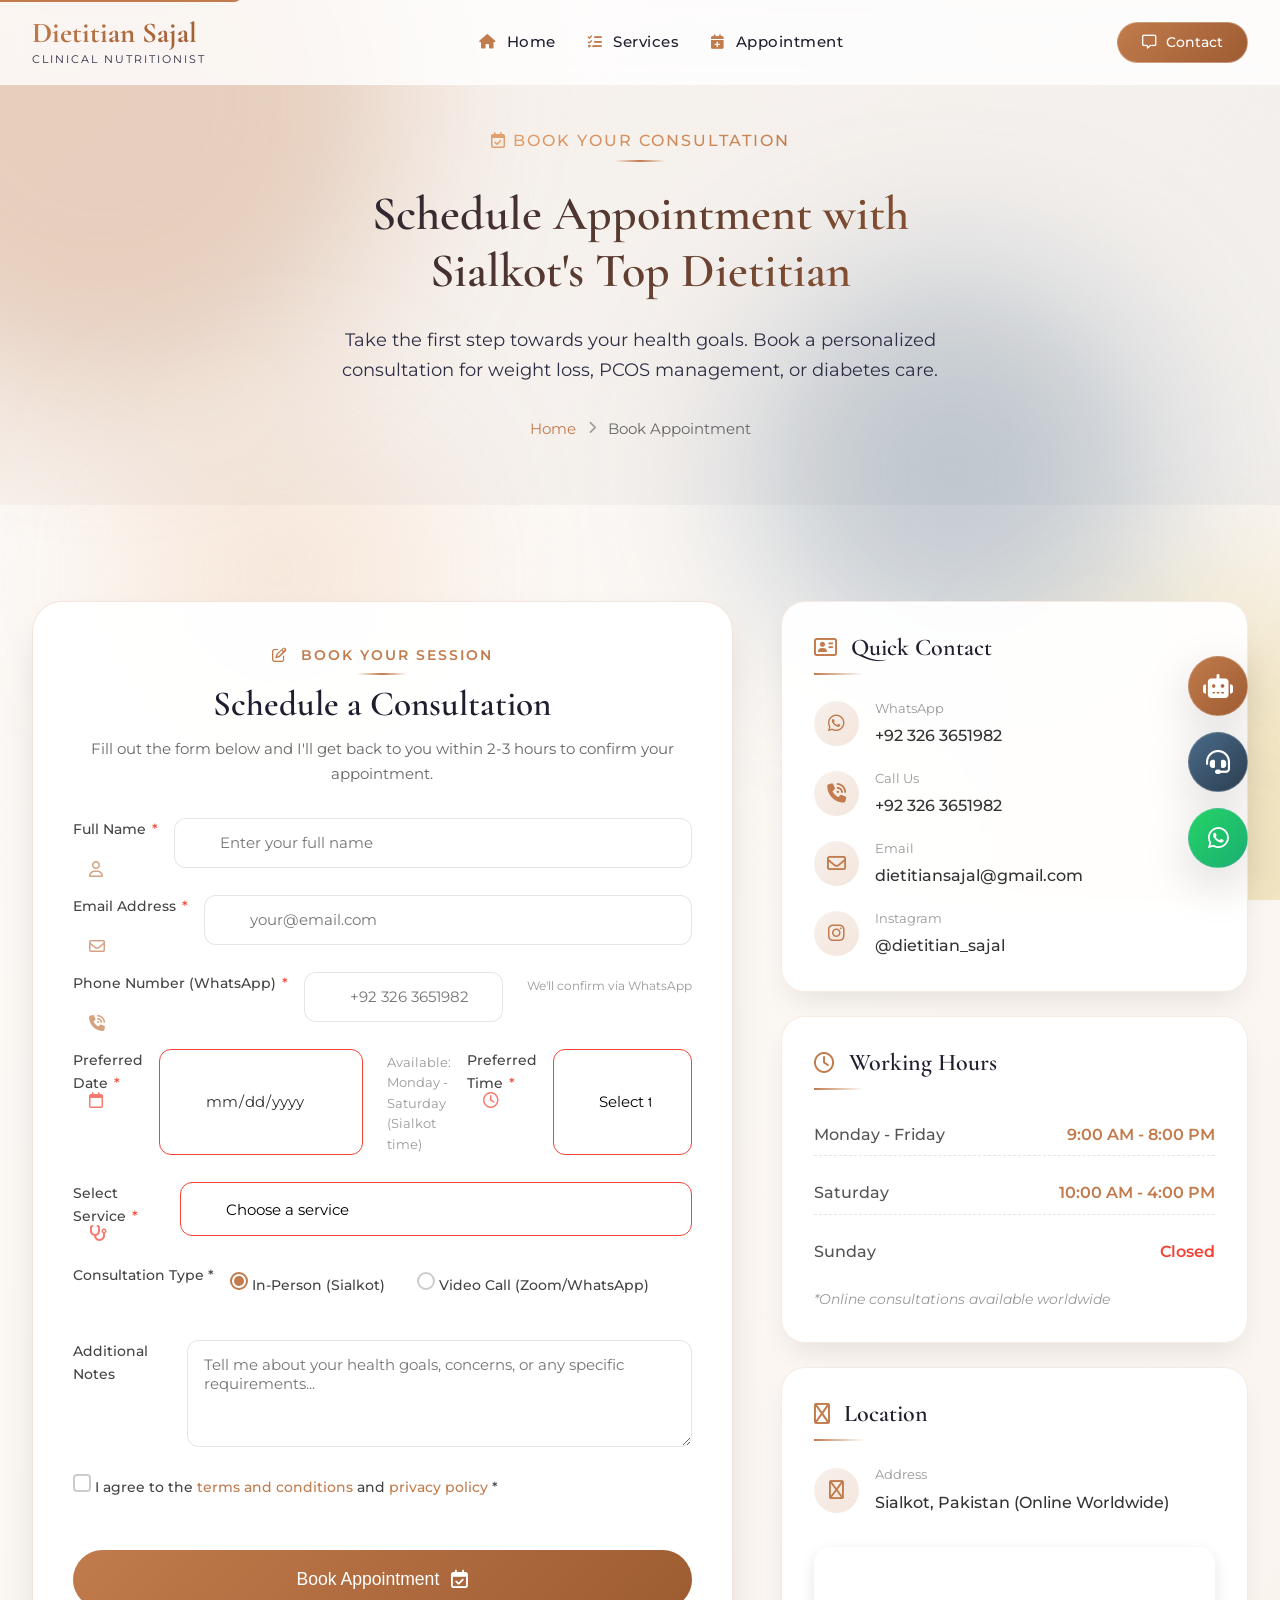
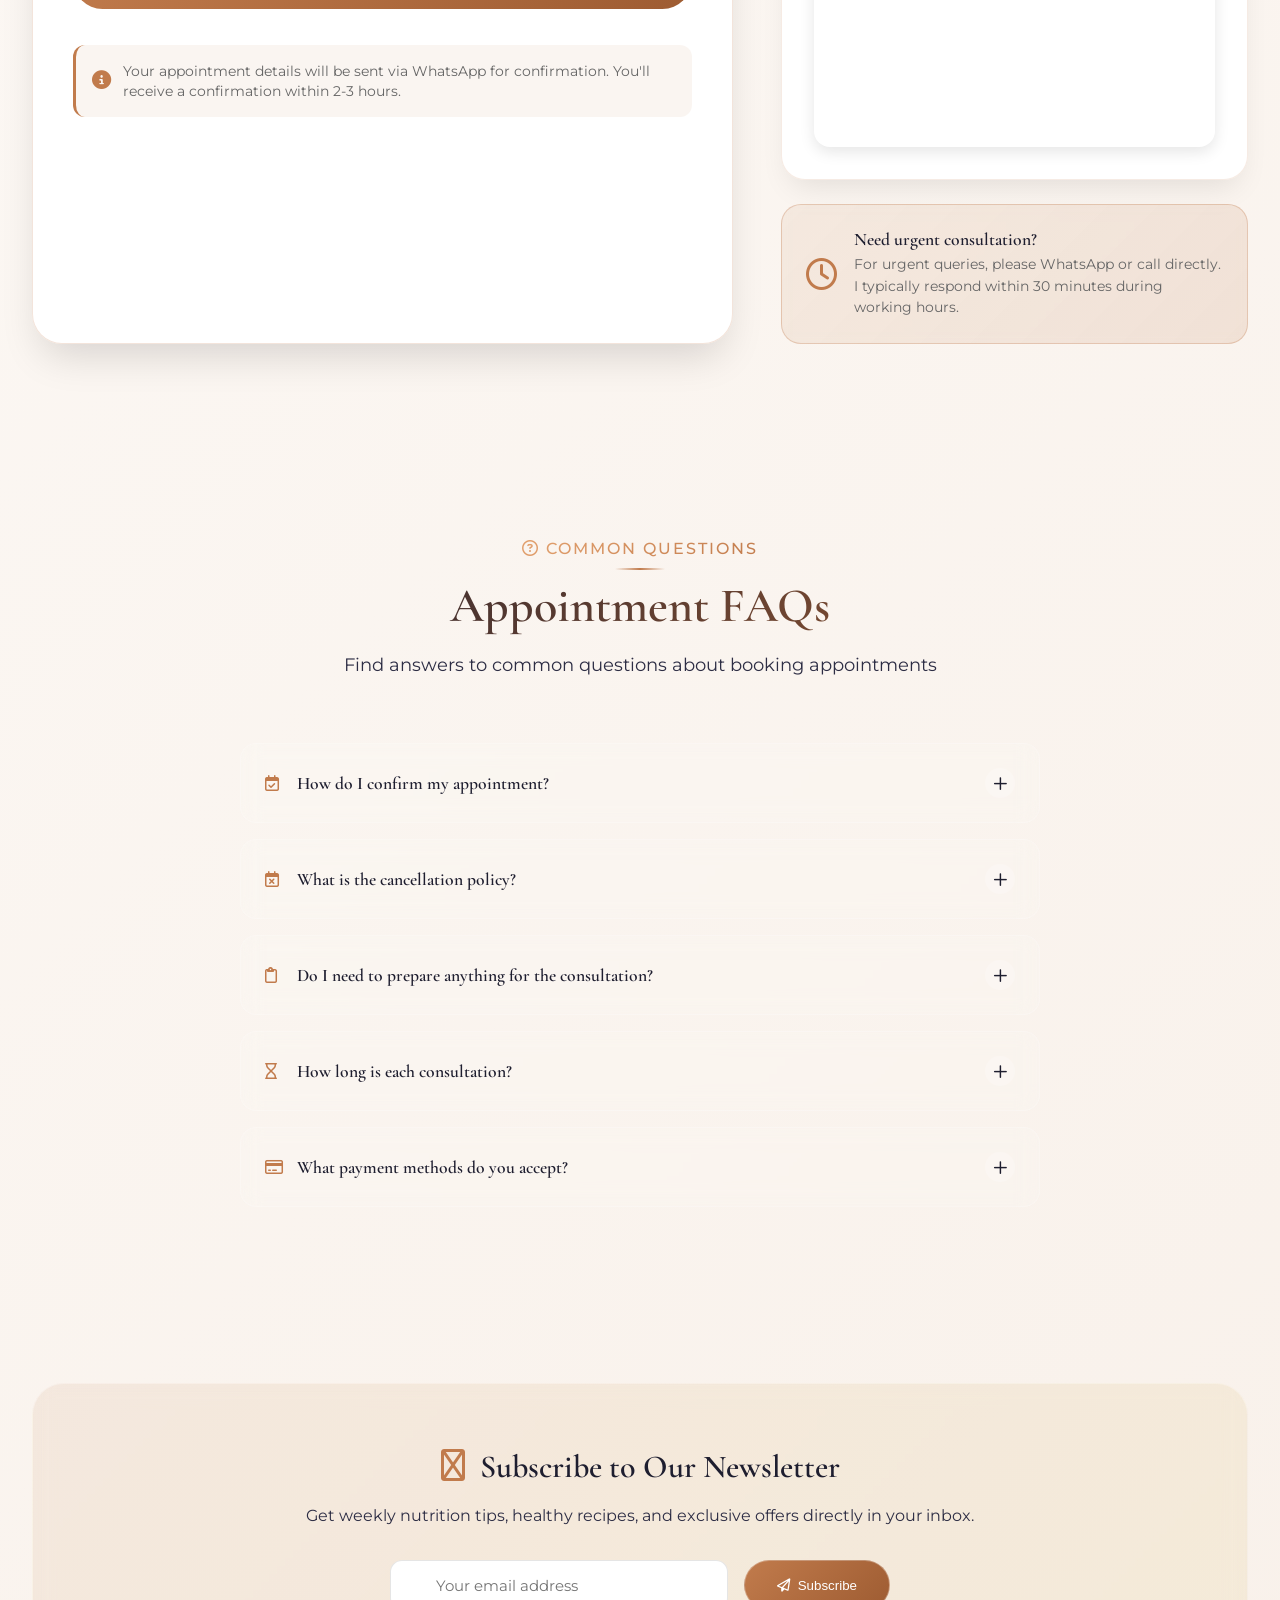
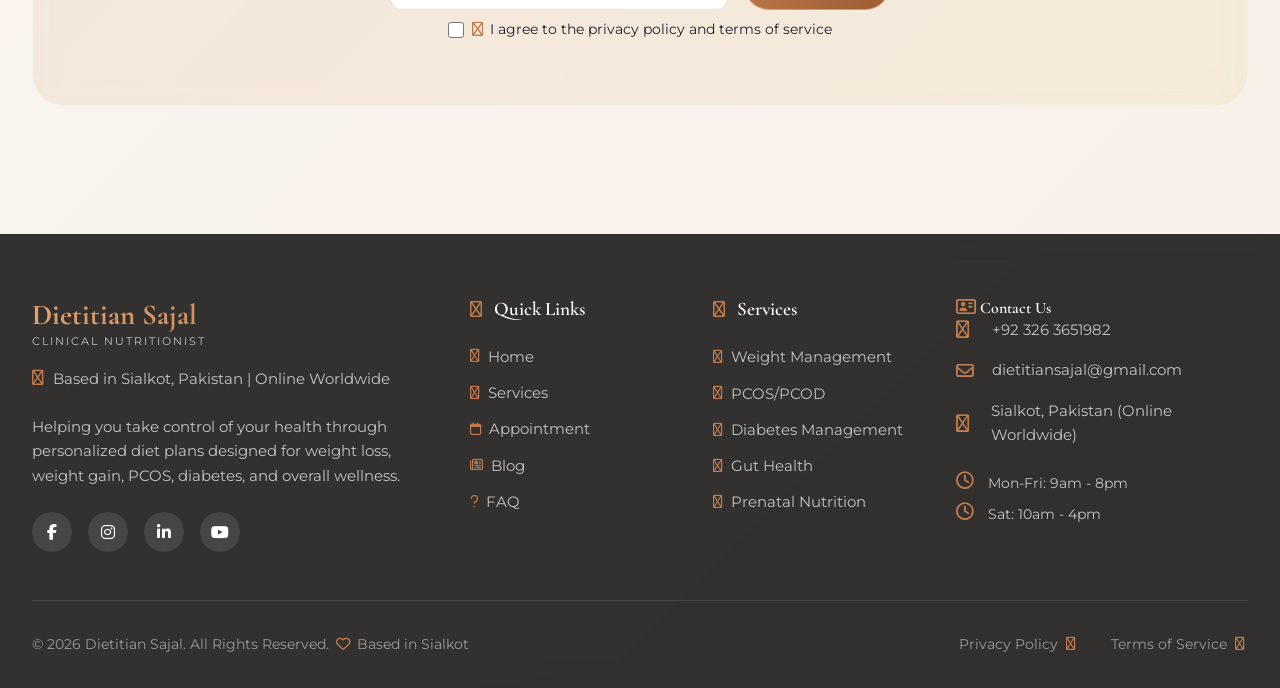
==== appointment.html @ c1fb3bb5 "Add files via upload" ====
<!DOCTYPE html>
<html lang="en">
<head>
    <meta charset="UTF-8">
    <meta name="viewport" content="width=device-width, initial-scale=1.0">
    
    <!-- ********** PRIMARY META TAGS (Updated for Dietitian Sajal - Sialkot) ********** -->
    <title>Book Appointment with Dietitian in Sialkot | Dietitian Sajal - Nutritionist Consultation</title>
    <meta name="description" content="Book your appointment with Dietitian Sajal, leading dietitian in Sialkot. Online & in-person consultations for weight loss, PCOS, diabetes. Get personalized diet plans today!">
    <meta name="keywords" content="book appointment dietitian Sialkot, nutritionist consultation Sialkot, dietitian appointment online, PCOS specialist appointment, weight loss consultation, diabetes dietitian Sialkot, Dietitian Sajal">
    <meta name="author" content="Dietitian Sajal">
    <meta name="robots" content="index, follow">
    <link rel="canonical" href="https://ahwm2n1.github.io/Dn-Maryam/appointment.html">
    
    <!-- ********** FAVICON ********** -->
    <link rel="apple-touch-icon" sizes="180x180" href="/favicon/apple-touch-icon.png">
    <link rel="icon" type="image/png" sizes="32x32" href="/favicon/favicon-32x32.png">
    <link rel="icon" type="image/png" sizes="16x16" href="/favicon/favicon-16x16.png">
    <link rel="manifest" href="/site.webmanifest">

    <!-- ********** OPEN GRAPH TAGS (Facebook/LinkedIn) ********** -->
    <meta property="og:title" content="Book Appointment with Best Dietitian in Sialkot | Dietitian Sajal">
    <meta property="og:description" content="Schedule your consultation with Dietitian Sajal for personalized diet plans. Specialized in PCOS, weight loss & diabetes management. Book online now!">
    <meta property="og:url" content="https://ahwm2n1.github.io/Dn-Maryam/appointment.html">
    <meta property="og:site_name" content="Dietitian Sajal">
    <meta property="og:type" content="website">
    <meta property="og:image" content="https://ahwm2n1.github.io/Dn-Maryam/images/appointment-og-image.jpg">
    <meta property="og:image:width" content="1200">
    <meta property="og:image:height" content="630">
    <meta property="og:locale" content="en_PK">

    <!-- ********** TWITTER CARD TAGS ********** -->
    <meta name="twitter:card" content="summary_large_image">
    <meta name="twitter:title" content="Book Appointment with Dietitian in Sialkot | Dietitian Sajal">
    <meta name="twitter:description" content="Expert nutritionist consultations in Sialkot. Book your appointment for personalized diet plans and wellness coaching.">
    <meta name="twitter:image" content="https://ahwm2n1.github.io/Dn-Maryam/images/appointment-twitter-image.jpg">

    <!-- Fonts & Icons (Font Awesome 6) -->
    <link rel="preconnect" href="https://fonts.googleapis.com">
    <link rel="preconnect" href="https://fonts.gstatic.com" crossorigin>
    <link href="https://fonts.googleapis.com/css2?family=Cormorant+Garamond:wght@400;500;600;700&family=Montserrat:wght@300;400;500;600;700&display=swap" rel="stylesheet">
    <link rel="stylesheet" href="https://cdnjs.cloudflare.com/ajax/libs/font-awesome/6.4.0/css/all.min.css">
    
    <!-- AOS Animation -->
    <link href="https://unpkg.com/aos@2.3.1/dist/aos.css" rel="stylesheet">
    
    <!-- Custom CSS -->
    <link rel="stylesheet" href="css/style.css">
    <link rel="stylesheet" href="css/appointment.css">
</head>
<body>
    <a href="#appointment" class="skip-to-content">Skip to appointment form</a>

    <!-- ====================== ANIMATED BACKGROUND ====================== -->
    <div class="animated-bg">
        <div class="gradient-orb orb-1"></div>
        <div class="gradient-orb orb-2"></div>
        <div class="gradient-orb orb-3"></div>
        <div class="gradient-orb orb-4"></div>
        <div class="noise-overlay"></div>
    </div>

    <!-- ====================== FLOATING ACTION BUTTONS ====================== -->
    <div class="fab-container">
        <div class="fab ai-chat-btn" id="aiChatBtn">
            <i class="fa-solid fa-robot"></i>
            <span class="fab-tooltip">Ask AI Assistant</span>
        </div>
        <div class="fab quick-contact-btn" id="quickContactBtn">
            <i class="fa-solid fa-headset"></i>
            <span class="fab-tooltip">Quick Contact</span>
        </div>
        <a href="https://wa.me/923263651982" class="fab whatsapp-fab" target="_blank">
            <i class="fa-brands fa-whatsapp"></i>
            <span class="fab-tooltip">WhatsApp</span>
            <span class="pulse-ring"></span>
        </a>
    </div>

    <!-- ====================== AI CHAT MODAL ====================== -->
    <div class="ai-modal" id="aiModal">
        <div class="ai-modal-content">
            <div class="ai-modal-header">
                <div class="ai-avatar">
                    <i class="fa-solid fa-robot"></i>
                </div>
                <div class="ai-title">
                    <h3>Nutrition AI Assistant</h3>
                    <p>Ask me anything about nutrition</p>
                </div>
                <button class="ai-close-btn" id="aiCloseBtn"><i class="fa-solid fa-xmark"></i></button>
            </div>
            <div class="ai-chat-body" id="aiChatBody">
                <div class="ai-message bot-message">
                    <div class="message-content">
                        <p>👋 Hello! I'm Sajal's AI assistant. I can help you with nutrition questions, diet plans, or booking information. What would you like to know?</p>
                    </div>
                    <span class="message-time">Just now</span>
                </div>
            </div>
            <div class="ai-chat-footer">
                <input type="text" id="aiUserInput" placeholder="Type your question..." autocomplete="off">
                <button id="aiSendBtn"><i class="fa-regular fa-paper-plane"></i></button>
            </div>
            <div class="ai-suggestions">
                <button class="suggestion-chip"><i class="fa-solid fa-female"></i> PCOS diet tips</button>
                <button class="suggestion-chip"><i class="fa-solid fa-weight-scale"></i> Weight loss plan</button>
                <button class="suggestion-chip"><i class="fa-solid fa-calendar-check"></i> Book appointment</button>
                <button class="suggestion-chip"><i class="fa-solid fa-droplet"></i> Diabetes management</button>
            </div>
        </div>
    </div>

    <!-- ====================== QUICK CONTACT MODAL (Updated) ====================== -->
    <div class="quick-contact-modal" id="quickContactModal">
        <div class="quick-contact-content">
            <div class="quick-contact-header">
                <h3>Quick Contact</h3>
                <button class="quick-close-btn" id="quickCloseBtn"><i class="fa-solid fa-xmark"></i></button>
            </div>
            <div class="quick-contact-body">
                <p>Get in touch instantly through any of these channels:</p>
                <div class="quick-contact-options">
                    <a href="https://wa.me/923263651982" class="quick-option whatsapp-option" target="_blank">
                        <i class="fa-brands fa-whatsapp"></i>
                        <span>WhatsApp</span>
                    </a>
                    <a href="tel:+923263651982" class="quick-option phone-option">
                        <i class="fa-solid fa-phone-volume"></i>
                        <span>Call Now</span>
                    </a>
                    <a href="mailto:dietitiansajal@gmail.com" class="quick-option email-option">
                        <i class="fa-regular fa-envelope"></i>
                        <span>Email</span>
                    </a>
                    <a href="https://www.instagram.com/dietitian_sajal" class="quick-option instagram-option" target="_blank">
                        <i class="fa-brands fa-instagram"></i>
                        <span>Instagram DM</span>
                    </a>
                </div>
            </div>
        </div>
    </div>

    <!-- ====================== NAVIGATION ====================== -->
    <nav class="navbar" id="navbar">
        <div class="nav-container">
            <div class="logo" data-aos="fade-right" data-aos-duration="1000">
                <a href="index.html">
                    <span class="logo-text">Dietitian Sajal</span>
                    <span class="logo-sub">Clinical Nutritionist</span>
                </a>
            </div>
            
            <div class="nav-menu" id="navMenu">
                <ul>
                    <li data-aos="fade-down" data-aos-delay="100"><a href="index.html"><i class="fa-solid fa-house"></i> Home</a></li>
                    <li data-aos="fade-down" data-aos-delay="200"><a href="services.html"><i class="fa-solid fa-list-check"></i> Services</a></li>
                    <li data-aos="fade-down" data-aos-delay="300"><a href="appointment.html" class="active"><i class="fa-solid fa-calendar-plus"></i> Appointment</a></li>
                </ul>
            </div>
            
            <div class="nav-right">
                <a href="#contact" class="nav-contact-btn"><i class="fa-regular fa-message"></i> Contact</a>
                <div class="nav-toggle" id="navToggle">
                    <span></span>
                    <span></span>
                    <span></span>
                </div>
            </div>
        </div>
    </nav>

    <!-- ====================== PAGE HEADER ====================== -->
    <section class="page-header">
        <div class="container">
            <div class="page-header-content" data-aos="fade-up">
                <span class="section-subtitle"><i class="fa-regular fa-calendar-check"></i> Book Your Consultation</span>
                <h1>Schedule Appointment with Sialkot's Top Dietitian</h1>
                <p class="header-description">Take the first step towards your health goals. Book a personalized consultation for weight loss, PCOS management, or diabetes care.</p>
                <div class="breadcrumb">
                    <a href="index.html">Home</a>
                    <i class="fa-solid fa-chevron-right"></i>
                    <span>Book Appointment</span>
                </div>
            </div>
        </div>
    </section>

    <!-- ====================== APPOINTMENT SECTION ====================== -->
    <section class="appointment-section" id="appointment">
        <div class="container">
            <div class="appointment-wrapper">
                <!-- Left Column - Appointment Form -->
                <div class="appointment-form-container" data-aos="fade-right" data-aos-duration="1000">
                    <div class="form-header">
                        <span class="form-subtitle"><i class="fa-regular fa-pen-to-square"></i> Book Your Session</span>
                        <h2>Schedule a Consultation</h2>
                        <p>Fill out the form below and I'll get back to you within 2-3 hours to confirm your appointment.</p>
                    </div>

                    <form class="appointment-form" id="appointmentForm" aria-label="Appointment booking form">
                        <!-- Personal Information -->
                        <div class="form-row">
                            <div class="form-group">
                                <label for="fullName">Full Name <span class="required-star">*</span></label>
                                <input type="text" id="fullName" name="fullName" placeholder="Enter your full name" required 
                                       aria-required="true" autocomplete="name">
                                <i class="fa-regular fa-user input-icon" aria-hidden="true"></i>
                            </div>
                        </div>
                        
                        <div class="form-row">
                            <div class="form-group">
                                <label for="email">Email Address <span class="required-star">*</span></label>
                                <input type="email" id="email" name="email" placeholder="your@email.com" required 
                                       aria-required="true" autocomplete="email">
                                <i class="fa-regular fa-envelope input-icon" aria-hidden="true"></i>
                            </div>
                        </div>
                        
                        <div class="form-row">
                            <div class="form-group">
                                <label for="phone">Phone Number (WhatsApp) <span class="required-star">*</span></label>
                                <input type="tel" id="phone" name="phone" placeholder="+92 326 3651982" required 
                                       aria-required="true" autocomplete="tel">
                                <i class="fa-solid fa-phone-volume input-icon" aria-hidden="true"></i>
                                <small class="input-hint">We'll confirm via WhatsApp</small>
                            </div>
                        </div>
                        
                        <!-- Appointment Details -->
                        <div class="form-row double">
                            <div class="form-group">
                                <label for="appointmentDate">Preferred Date <span class="required-star">*</span></label>
                                <input type="date" id="appointmentDate" name="appointmentDate" required min="">
                                <i class="fa-regular fa-calendar input-icon" aria-hidden="true"></i>
                            </div>
                            
                            <div class="form-group">
                                <label for="appointmentTime">Preferred Time <span class="required-star">*</span></label>
                                <select id="appointmentTime" name="appointmentTime" required aria-required="true">
                                    <option value="" disabled selected>Select time slot</option>
                                    <option value="09:00 AM">09:00 AM</option>
                                    <option value="10:00 AM">10:00 AM</option>
                                    <option value="11:00 AM">11:00 AM</option>
                                    <option value="12:00 PM">12:00 PM</option>
                                    <option value="02:00 PM">02:00 PM</option>
                                    <option value="03:00 PM">03:00 PM</option>
                                    <option value="04:00 PM">04:00 PM</option>
                                    <option value="05:00 PM">05:00 PM</option>
                                    <option value="06:00 PM">06:00 PM</option>
                                </select>
                                <i class="fa-regular fa-clock input-icon" aria-hidden="true"></i>
                            </div>
                        </div>
                        
                        <!-- Service Selection -->
                        <div class="form-row">
                            <div class="form-group">
                                <label for="service">Select Service <span class="required-star">*</span></label>
                                <select id="service" name="service" required aria-required="true">
                                    <option value="" disabled selected>Choose a service</option>
                                    <option value="Weight Management">Weight Management Consultation</option>
                                    <option value="PCOS/PCOD Management">PCOS/PCOD Management</option>
                                    <option value="Diabetes Management">Diabetes Management</option>
                                    <option value="Heart Health">Heart Health</option>
                                    <option value="Prenatal Nutrition">Prenatal Nutrition</option>
                                    <option value="Gut Health">Gut Health</option>
                                    <option value="General Consultation">General Consultation</option>
                                </select>
                                <i class="fa-solid fa-stethoscope input-icon" aria-hidden="true"></i>
                            </div>
                        </div>
                        
                        <!-- Consultation Type -->
                        <div class="form-row">
                            <div class="form-group">
                                <label>Consultation Type *</label>
                                <div class="radio-group">
                                    <label class="radio-label">
                                        <input type="radio" name="consultationType" value="in-person" checked>
                                        <span class="radio-custom"></span>
                                        In-Person (Sialkot)
                                    </label>
                                    <label class="radio-label">
                                        <input type="radio" name="consultationType" value="video">
                                        <span class="radio-custom"></span>
                                        Video Call (Zoom/WhatsApp)
                                    </label>
                                </div>
                            </div>
                        </div>
                        
                        <!-- Additional Notes -->
                        <div class="form-row">
                            <div class="form-group">
                                <label for="notes">Additional Notes</label>
                                <textarea id="notes" name="notes" rows="4" placeholder="Tell me about your health goals, concerns, or any specific requirements..."></textarea>
                            </div>
                        </div>
                        
                        <!-- Terms and Conditions -->
                        <div class="form-row">
                            <div class="form-group">
                                <label class="checkbox-label">
                                    <input type="checkbox" id="terms" name="terms" required>
                                    <span class="checkbox-custom"></span>
                                    I agree to the <a href="#">terms and conditions</a> and <a href="#">privacy policy</a> *
                                </label>
                            </div>
                        </div>
                        
                        <!-- Submit Button -->
                        <div class="form-row">
                            <button type="submit" class="btn btn-primary submit-btn" id="submitAppointment">
                                <span>Book Appointment</span>
                                <i class="fa-regular fa-calendar-check"></i>
                            </button>
                        </div>
                        
                        <div class="form-notice">
                            <i class="fa-solid fa-circle-info"></i>
                            <p>Your appointment details will be sent via WhatsApp for confirmation. You'll receive a confirmation within 2-3 hours.</p>
                        </div>
                    </form>
                </div>
                
                <!-- Right Column - Contact Info & Details (Updated for Sajal/Sialkot) -->
                <div class="appointment-info" data-aos="fade-left" data-aos-duration="1000">
                    <!-- Quick Contact Card -->
                    <div class="info-card">
                        <h3><i class="fa-regular fa-address-card"></i> Quick Contact</h3>
                        <div class="info-list">
                            <div class="info-item">
                                <div class="info-icon">
                                    <i class="fa-brands fa-whatsapp"></i>
                                </div>
                                <div class="info-content">
                                    <span class="info-label">WhatsApp</span>
                                    <a href="https://wa.me/923263651982" class="info-value">+92 326 3651982</a>
                                </div>
                            </div>
                            
                            <div class="info-item">
                                <div class="info-icon">
                                    <i class="fa-solid fa-phone-volume"></i>
                                </div>
                                <div class="info-content">
                                    <span class="info-label">Call Us</span>
                                    <a href="tel:+923263651982" class="info-value">+92 326 3651982</a>
                                </div>
                            </div>
                            
                            <div class="info-item">
                                <div class="info-icon">
                                    <i class="fa-regular fa-envelope"></i>
                                </div>
                                <div class="info-content">
                                    <span class="info-label">Email</span>
                                    <a href="mailto:dietitiansajal@gmail.com" class="info-value">dietitiansajal@gmail.com</a>
                                </div>
                            </div>
                            
                            <div class="info-item">
                                <div class="info-icon">
                                    <i class="fa-brands fa-instagram"></i>
                                </div>
                                <div class="info-content">
                                    <span class="info-label">Instagram</span>
                                    <a href="https://www.instagram.com/dietitian_sajal" class="info-value" target="_blank">@dietitian_sajal</a>
                                </div>
                            </div>
                        </div>
                    </div>
                    
                    <!-- Working Hours Card -->
                    <div class="info-card">
                        <h3><i class="fa-regular fa-clock"></i> Working Hours</h3>
                        <div class="hours-list">
                            <div class="hours-item">
                                <span class="day">Monday - Friday</span>
                                <span class="time">9:00 AM - 8:00 PM</span>
                            </div>
                            <div class="hours-item">
                                <span class="day">Saturday</span>
                                <span class="time">10:00 AM - 4:00 PM</span>
                            </div>
                            <div class="hours-item">
                                <span class="day">Sunday</span>
                                <span class="time closed">Closed</span>
                            </div>
                        </div>
                        <p class="hours-note">*Online consultations available worldwide</p>
                    </div>
                    
                    <!-- Location Card (Updated to Sialkot) -->
                    <div class="info-card">
                        <h3><i class="fa-regular fa-location-dot"></i> Location</h3>
                        <div class="location-info">
                            <div class="info-item">
                                <div class="info-icon">
                                    <i class="fa-regular fa-location-dot"></i>
                                </div>
                                <div class="info-content">
                                    <span class="info-label">Address</span>
                                    <span class="info-value">Sialkot, Pakistan (Online Worldwide)</span>
                                </div>
                            </div>
                            
                            <!-- Google Map for Sialkot -->
                            <div class="map-placeholder">
                                <iframe 
                                    src="https://www.google.com/maps/embed?pb=!1m18!1m12!1m3!1d217811.93874298033!2d74.1942511150968!3d31.483196906260815!2m3!1f0!2f0!3f0!3m2!1i1024!2i768!4f13.1!3m3!1m2!1s0x3918f3a9d8b9c9e5%3A0x9e8b3b5c7d8e9f0!2sSialkot%2C%20Punjab%2C%20Pakistan!5e0!3m2!1sen!2s!4v1709736000000!5m2!1sen!2s" 
                                    width="100%" 
                                    height="200" 
                                    style="border:0; border-radius: 12px;" 
                                    allowfullscreen="" 
                                    loading="lazy"
                                    title="Map showing Sialkot, Pakistan">
                                </iframe>
                            </div>
                        </div>
                    </div>
                    
                    <!-- Emergency Note -->
                    <div class="emergency-note">
                        <i class="fa-regular fa-clock"></i>
                        <div>
                            <h4>Need urgent consultation?</h4>
                            <p>For urgent queries, please WhatsApp or call directly. I typically respond within 30 minutes during working hours.</p>
                        </div>
                    </div>
                </div>
            </div>
        </div>
    </section>

    <!-- ====================== FAQ SECTION ====================== -->
    <section class="faq" id="faq">
        <div class="container">
            <div class="section-header" data-aos="fade-up">
                <span class="section-subtitle"><i class="fa-regular fa-circle-question"></i> Common Questions</span>
                <h2 class="section-title">Appointment FAQs</h2>
                <p class="section-description">Find answers to common questions about booking appointments</p>
            </div>
            
            <div class="faq-grid" id="faqGrid">
                <!-- FAQ Item 1 -->
                <div class="faq-item" data-aos="fade-up">
                    <div class="faq-question">
                        <h3><i class="fa-regular fa-calendar-check"></i> How do I confirm my appointment?</h3>
                        <span class="faq-toggle"><i class="fa-regular fa-plus"></i></span>
                    </div>
                    <div class="faq-answer">
                        <p>After submitting the form, you'll receive a WhatsApp message from me within 2-3 hours confirming your appointment. Please ensure your WhatsApp number is correct.</p>
                    </div>
                </div>
                
                <!-- FAQ Item 2 -->
                <div class="faq-item" data-aos="fade-up" data-aos-delay="100">
                    <div class="faq-question">
                        <h3><i class="fa-regular fa-calendar-xmark"></i> What is the cancellation policy?</h3>
                        <span class="faq-toggle"><i class="fa-regular fa-plus"></i></span>
                    </div>
                    <div class="faq-answer">
                        <p>You can cancel or reschedule up to 24 hours before your appointment without any charge. Late cancellations may incur a 50% fee.</p>
                    </div>
                </div>
                
                <!-- FAQ Item 3 -->
                <div class="faq-item" data-aos="fade-up" data-aos-delay="200">
                    <div class="faq-question">
                        <h3><i class="fa-regular fa-clipboard"></i> Do I need to prepare anything for the consultation?</h3>
                        <span class="faq-toggle"><i class="fa-regular fa-plus"></i></span>
                    </div>
                    <div class="faq-answer">
                        <p>For the first consultation, please have your medical history, current medications (if any), and a 3-day food diary ready. This helps me create a more personalized plan for you.</p>
                    </div>
                </div>
                
                <!-- FAQ Item 4 -->
                <div class="faq-item" data-aos="fade-up" data-aos-delay="300">
                    <div class="faq-question">
                        <h3><i class="fa-regular fa-hourglass"></i> How long is each consultation?</h3>
                        <span class="faq-toggle"><i class="fa-regular fa-plus"></i></span>
                    </div>
                    <div class="faq-answer">
                        <p>Initial consultations are 60 minutes long. Follow-up sessions are 30 minutes. Video consultations are the same duration.</p>
                    </div>
                </div>
                
                <!-- FAQ Item 5 -->
                <div class="faq-item" data-aos="fade-up" data-aos-delay="400">
                    <div class="faq-question">
                        <h3><i class="fa-regular fa-credit-card"></i> What payment methods do you accept?</h3>
                        <span class="faq-toggle"><i class="fa-regular fa-plus"></i></span>
                    </div>
                    <div class="faq-answer">
                        <p>I accept JazzCash, EasyPaisa, bank transfer, and cash for in-person sessions. Online payments can be made via bank transfer or payment links shared on WhatsApp.</p>
                    </div>
                </div>
            </div>
        </div>
    </section>

    <!-- ====================== NEWSLETTER SECTION ====================== -->
    <section class="newsletter" id="newsletter">
        <div class="container">
            <div class="newsletter-wrapper" data-aos="zoom-in">
                <div class="newsletter-content">
                    <h3><i class="fa-regular fa-envelope-open-text"></i> Subscribe to Our Newsletter</h3>
                    <p>Get weekly nutrition tips, healthy recipes, and exclusive offers directly in your inbox.</p>
                </div>
                <form class="newsletter-form" id="newsletterForm">
                    <div class="form-group">
                        <input type="email" placeholder="Your email address" required>
                        <button type="submit" class="btn btn-primary"><i class="fa-regular fa-paper-plane"></i> Subscribe</button>
                    </div>
                    <div class="form-checkbox">
                        <input type="checkbox" id="privacyPolicy" required>
                        <label for="privacyPolicy"><i class="fa-regular fa-check"></i> I agree to the privacy policy and terms of service</label>
                    </div>
                </form>
            </div>
        </div>
    </section>

    <!-- ====================== FOOTER (Updated with Sialkot, Sajal) ====================== -->
    <footer class="footer" id="footer">
        <div class="container">
            <div class="footer-grid">
                <div class="footer-info" data-aos="fade-right">
                    <div class="footer-logo">
                        <span class="logo-text">Dietitian Sajal</span>
                        <span class="logo-sub">Clinical Nutritionist</span>
                    </div>
                    <p><i class="fa-regular fa-location-dot"></i> Based in Sialkot, Pakistan | Online Worldwide</p>
                    <p>Helping you take control of your health through personalized diet plans designed for weight loss, weight gain, PCOS, diabetes, and overall wellness.</p>
                    <div class="social-links">
                        <a href="#" class="social-link"><i class="fa-brands fa-facebook-f"></i></a>
                        <a href="https://www.instagram.com/dietitian_sajal" class="social-link" target="_blank"><i class="fa-brands fa-instagram"></i></a>
                        <a href="#" class="social-link"><i class="fa-brands fa-linkedin-in"></i></a>
                        <a href="#" class="social-link"><i class="fa-brands fa-youtube"></i></a>
                    </div>
                </div>
                
                <div class="footer-links" data-aos="fade-up">
                    <h4><i class="fa-regular fa-link"></i> Quick Links</h4>
                    <ul>
                        <li><a href="index.html"><i class="fa-regular fa-house"></i> Home</a></li>
                        <li><a href="services.html"><i class="fa-regular fa-list"></i> Services</a></li>
                        <li><a href="appointment.html"><i class="fa-regular fa-calendar"></i> Appointment</a></li>
                        <li><a href="index.html#blog"><i class="fa-regular fa-newspaper"></i> Blog</a></li>
                        <li><a href="#faq"><i class="fa-regular fa-question"></i> FAQ</a></li>
                    </ul>
                </div>
                
                <div class="footer-links" data-aos="fade-up" data-aos-delay="100">
                    <h4><i class="fa-regular fa-gear"></i> Services</h4>
                    <ul>
                        <li><a href="services.html"><i class="fa-regular fa-weight-scale"></i> Weight Management</a></li>
                        <li><a href="services.html"><i class="fa-regular fa-female"></i> PCOS/PCOD</a></li>
                        <li><a href="services.html"><i class="fa-regular fa-droplet"></i> Diabetes Management</a></li>
                        <li><a href="services.html"><i class="fa-regular fa-brain"></i> Gut Health</a></li>
                        <li><a href="services.html"><i class="fa-regular fa-baby"></i> Prenatal Nutrition</a></li>
                    </ul>
                </div>
                
                <div class="footer-contact" data-aos="fade-left">
                    <h4><i class="fa-regular fa-address-card"></i> Contact Us</h4>
                    <ul>
                        <li><i class="fa-regular fa-phone"></i> <a href="tel:+923263651982">+92 326 3651982</a></li>
                        <li><i class="fa-regular fa-envelope"></i> <a href="mailto:dietitiansajal@gmail.com">dietitiansajal@gmail.com</a></li>
                        <li><i class="fa-regular fa-location-dot"></i> <span>Sialkot, Pakistan (Online Worldwide)</span></li>
                    </ul>
                    <div class="footer-hours">
                        <p><i class="fa-regular fa-clock"></i> Mon-Fri: 9am - 8pm</p>
                        <p><i class="fa-regular fa-clock"></i> Sat: 10am - 4pm</p>
                    </div>
                </div>
            </div>
            
            <div class="footer-bottom">
                <p>&copy; 2026 Dietitian Sajal. All Rights Reserved. <i class="fa-regular fa-heart"></i> Based in Sialkot</p>
                <div class="footer-bottom-links">
                    <a href="#">Privacy Policy <i class="fa-regular fa-shield"></i></a>
                    <a href="#">Terms of Service <i class="fa-regular fa-file-signature"></i></a>
                </div>
            </div>
        </div>
    </footer>

    <!-- Scripts -->
    <script src="https://unpkg.com/aos@2.3.1/dist/aos.js"></script>
    <script src="js/script.js"></script>
    <script src="js/appointment.js"></script>
</body>

</html>
---- css/style.css ----
/* ====================== CSS VARIABLES & RESET ====================== */
:root {
    /* Premium Gradient Palette */
    --primary: #c17b4c;
    --primary-light: #e3a16e;
    --primary-dark: #9e5c32;
    --secondary: #4a6b8a;
    --accent: #d4af37;
    --accent-soft: #e6c27a;
    --dark: #1e1e2f;
    --dark-light: #2d2d44;
    --light: #f8f5f2;
    --light-gray: #f0ebe7;
    --white: #ffffff;
    --black: #1a1a2a;
    
    /* Gradient Orbs Colors */
    --orb-1: rgba(193, 123, 76, 0.3);
    --orb-2: rgba(212, 175, 55, 0.25);
    --orb-3: rgba(74, 107, 138, 0.3);
    --orb-4: rgba(227, 161, 110, 0.2);
    
    /* Glassmorphism */
    --glass-bg: rgba(255, 255, 255, 0.1);
    --glass-border: rgba(255, 255, 255, 0.2);
    --glass-shadow: 0 8px 32px 0 rgba(31, 38, 135, 0.15);
    
    /* Shadows */
    --shadow-sm: 0 4px 12px rgba(0, 0, 0, 0.05);
    --shadow-md: 0 8px 24px rgba(0, 0, 0, 0.1);
    --shadow-lg: 0 16px 48px rgba(0, 0, 0, 0.15);
    --shadow-hover: 0 20px 40px rgba(193, 123, 76, 0.2);
    
    /* Transitions */
    --transition-fast: 0.2s ease;
    --transition-normal: 0.3s ease;
    --transition-slow: 0.5s ease;
    
    /* Border Radius */
    --radius-sm: 8px;
    --radius-md: 16px;
    --radius-lg: 24px;
    --radius-xl: 32px;
    --radius-full: 9999px;
}

* {
    margin: 0;
    padding: 0;
    box-sizing: border-box;
}

html {
    scroll-behavior: smooth;
    overflow-x: hidden;
}

body {
    font-family: 'Montserrat', sans-serif;
    color: var(--dark);
    line-height: 1.6;
    overflow-x: hidden;
    position: relative;
    background: linear-gradient(135deg, #fdfaf7 0%, #f8f0e9 100%);
}

/* ====================== TYPOGRAPHY ====================== */
h1, h2, h3, h4, h5, h6 {
    font-family: 'Cormorant Garamond', serif;
    font-weight: 600;
    line-height: 1.2;
}

.section-header {
    text-align: center;
    margin-bottom: 4rem;
}

.section-subtitle {
    display: inline-block;
    font-size: 1rem;
    font-weight: 500;
    letter-spacing: 2px;
    text-transform: uppercase;
    color: var(--primary);
    background: linear-gradient(135deg, var(--primary-light) 0%, var(--primary) 100%);
    -webkit-background-clip: text;
    -webkit-text-fill-color: transparent;
    background-clip: text;
    margin-bottom: 0.5rem;
    position: relative;
    padding-bottom: 0.5rem;
}

.section-subtitle::after {
    content: '';
    position: absolute;
    bottom: 0;
    left: 50%;
    transform: translateX(-50%);
    width: 50px;
    height: 2px;
    background: linear-gradient(90deg, transparent, var(--primary), transparent);
}

.section-title {
    font-size: 3rem;
    color: var(--dark);
    margin-bottom: 1rem;
    background: linear-gradient(135deg, var(--dark) 0%, var(--primary-dark) 100%);
    -webkit-background-clip: text;
    -webkit-text-fill-color: transparent;
    background-clip: text;
}

.section-description {
    font-size: 1.1rem;
    color: var(--dark-light);
    max-width: 600px;
    margin: 0 auto;
}

/* ====================== ANIMATED BACKGROUND ====================== */
.animated-bg {
    position: fixed;
    top: 0;
    left: 0;
    width: 100%;
    height: 100%;
    z-index: -1;
    overflow: hidden;
}

.gradient-orb {
    position: absolute;
    border-radius: 50%;
    filter: blur(80px);
    animation: float 20s infinite ease-in-out;
}

.orb-1 {
    width: 600px;
    height: 600px;
    background: var(--orb-1);
    top: -200px;
    left: -200px;
    animation-delay: 0s;
}

.orb-2 {
    width: 500px;
    height: 500px;
    background: var(--orb-2);
    bottom: -200px;
    right: -200px;
    animation-delay: -5s;
}

.orb-3 {
    width: 400px;
    height: 400px;
    background: var(--orb-3);
    top: 30%;
    right: 10%;
    animation-delay: -10s;
}

.orb-4 {
    width: 300px;
    height: 300px;
    background: var(--orb-4);
    bottom: 20%;
    left: 10%;
    animation-delay: -15s;
}

.noise-overlay {
    position: absolute;
    top: 0;
    left: 0;
    width: 100%;
    height: 100%;
    background-image: url('[data-uri]');
    opacity: 0.4;
    pointer-events: none;
}

@keyframes float {
    0%, 100% {
        transform: translate(0, 0) scale(1);
    }
    25% {
        transform: translate(50px, 30px) scale(1.1);
    }
    50% {
        transform: translate(20px, 60px) scale(0.9);
    }
    75% {
        transform: translate(-30px, 20px) scale(1.05);
    }
}

/* ====================== CONTAINER ====================== */
.container {
    max-width: 1280px;
    margin: 0 auto;
    padding: 0 2rem;
}

/* ====================== FLOATING ACTION BUTTONS ====================== */
.fab-container {
    position: fixed;
    bottom: 2rem;
    right: 2rem;
    display: flex;
    flex-direction: column;
    gap: 1rem;
    z-index: 999;
}

.fab {
    width: 60px;
    height: 60px;
    border-radius: var(--radius-full);
    display: flex;
    align-items: center;
    justify-content: center;
    cursor: pointer;
    transition: var(--transition-normal);
    position: relative;
    box-shadow: var(--shadow-lg);
    border: 1px solid var(--glass-border);
    backdrop-filter: blur(10px);
}

.fab i {
    font-size: 1.5rem;
    color: white;
}

.fab-tooltip {
    position: absolute;
    right: 70px;
    background: rgba(0, 0, 0, 0.8);
    color: white;
    padding: 0.5rem 1rem;
    border-radius: var(--radius-md);
    font-size: 0.875rem;
    white-space: nowrap;
    opacity: 0;
    visibility: hidden;
    transition: var(--transition-fast);
    pointer-events: none;
}

.fab:hover .fab-tooltip {
    opacity: 1;
    visibility: visible;
    right: 80px;
}

.fab:hover {
    transform: scale(1.1);
}

.ai-chat-btn {
    background: linear-gradient(135deg, var(--primary), var(--primary-dark));
}

.quick-contact-btn {
    background: linear-gradient(135deg, var(--secondary), #2c3e50);
}

.whatsapp-fab {
    background: linear-gradient(135deg, #25D366, #128C7E);
    text-decoration: none;
}

/* Pulse Animation for WhatsApp */
.pulse-ring {
    position: absolute;
    width: 100%;
    height: 100%;
    border-radius: 50%;
    background: rgba(37, 211, 102, 0.5);
    animation: pulse 2s infinite;
    z-index: -1;
}

@keyframes pulse {
    0% {
        transform: scale(1);
        opacity: 1;
    }
    100% {
        transform: scale(1.5);
        opacity: 0;
    }
}

/* ====================== AI CHAT MODAL ====================== */
.ai-modal {
    position: fixed;
    bottom: 100px;
    right: 2rem;
    width: 350px;
    background: rgba(255, 255, 255, 0.95);
    backdrop-filter: blur(20px);
    border-radius: var(--radius-lg);
    box-shadow: var(--shadow-lg);
    border: 1px solid var(--glass-border);
    z-index: 1000;
    opacity: 0;
    visibility: hidden;
    transform: translateY(20px);
    transition: var(--transition-normal);
}

.ai-modal.active {
    opacity: 1;
    visibility: visible;
    transform: translateY(0);
}

.ai-modal-content {
    display: flex;
    flex-direction: column;
    height: 500px;
}

.ai-modal-header {
    display: flex;
    align-items: center;
    gap: 1rem;
    padding: 1.5rem;
    border-bottom: 1px solid rgba(0, 0, 0, 0.1);
}

.ai-avatar {
    width: 40px;
    height: 40px;
    border-radius: var(--radius-full);
    background: linear-gradient(135deg, var(--primary), var(--primary-dark));
    display: flex;
    align-items: center;
    justify-content: center;
}

.ai-avatar i {
    color: white;
    font-size: 1.2rem;
}

.ai-title h3 {
    font-size: 1rem;
    margin-bottom: 0.25rem;
}

.ai-title p {
    font-size: 0.8rem;
    color: var(--dark-light);
}

.ai-close-btn {
    margin-left: auto;
    background: none;
    border: none;
    cursor: pointer;
    width: 30px;
    height: 30px;
    border-radius: var(--radius-full);
    display: flex;
    align-items: center;
    justify-content: center;
    transition: var(--transition-fast);
}

.ai-close-btn:hover {
    background: rgba(0, 0, 0, 0.05);
}

.ai-chat-body {
    flex: 1;
    padding: 1.5rem;
    overflow-y: auto;
    display: flex;
    flex-direction: column;
    gap: 1rem;
}

.ai-message {
    display: flex;
    margin-bottom: 1rem;
}

.bot-message {
    justify-content: flex-start;
}

.user-message {
    justify-content: flex-end;
}

.message-content {
    max-width: 80%;
    padding: 0.75rem 1rem;
    border-radius: var(--radius-lg);
    font-size: 0.9rem;
    position: relative;
}

.bot-message .message-content {
    background: var(--light-gray);
    border-bottom-left-radius: 4px;
}

.user-message .message-content {
    background: linear-gradient(135deg, var(--primary), var(--primary-dark));
    color: white;
    border-bottom-right-radius: 4px;
}

.message-time {
    font-size: 0.7rem;
    color: var(--dark-light);
    margin-top: 0.25rem;
    display: block;
}

.ai-chat-footer {
    padding: 1rem 1.5rem;
    border-top: 1px solid rgba(0, 0, 0, 0.1);
    display: flex;
    gap: 0.5rem;
}

.ai-chat-footer input {
    flex: 1;
    padding: 0.75rem 1rem;
    border: 1px solid rgba(0, 0, 0, 0.1);
    border-radius: var(--radius-full);
    outline: none;
    transition: var(--transition-fast);
    background: rgba(255, 255, 255, 0.8);
}

.ai-chat-footer input:focus {
    border-color: var(--primary);
    box-shadow: 0 0 0 3px rgba(193, 123, 76, 0.1);
}

.ai-chat-footer button {
    width: 45px;
    height: 45px;
    border-radius: var(--radius-full);
    background: linear-gradient(135deg, var(--primary), var(--primary-dark));
    border: none;
    color: white;
    cursor: pointer;
    transition: var(--transition-fast);
}

.ai-chat-footer button:hover {
    transform: scale(1.1);
}

.ai-suggestions {
    padding: 1rem 1.5rem;
    border-top: 1px solid rgba(0, 0, 0, 0.1);
    display: flex;
    flex-wrap: wrap;
    gap: 0.5rem;
}

.suggestion-chip {
    padding: 0.5rem 1rem;
    background: var(--light-gray);
    border: none;
    border-radius: var(--radius-full);
    font-size: 0.8rem;
    cursor: pointer;
    transition: var(--transition-fast);
    color: var(--dark);
}

.suggestion-chip:hover {
    background: var(--primary);
    color: white;
}

/* ====================== QUICK CONTACT MODAL ====================== */
.quick-contact-modal {
    position: fixed;
    bottom: 100px;
    right: 2rem;
    width: 300px;
    background: rgba(255, 255, 255, 0.95);
    backdrop-filter: blur(20px);
    border-radius: var(--radius-lg);
    box-shadow: var(--shadow-lg);
    border: 1px solid var(--glass-border);
    z-index: 1000;
    opacity: 0;
    visibility: hidden;
    transform: translateY(20px);
    transition: var(--transition-normal);
}

.quick-contact-modal.active {
    opacity: 1;
    visibility: visible;
    transform: translateY(0);
}

.quick-contact-header {
    padding: 1.5rem;
    border-bottom: 1px solid rgba(0, 0, 0, 0.1);
    display: flex;
    justify-content: space-between;
    align-items: center;
}

.quick-contact-header h3 {
    font-size: 1.2rem;
}

.quick-close-btn {
    background: none;
    border: none;
    cursor: pointer;
    width: 30px;
    height: 30px;
    border-radius: var(--radius-full);
    display: flex;
    align-items: center;
    justify-content: center;
}

.quick-close-btn:hover {
    background: rgba(0, 0, 0, 0.05);
}

.quick-contact-body {
    padding: 1.5rem;
}

.quick-contact-body p {
    margin-bottom: 1.5rem;
    color: var(--dark-light);
}

.quick-contact-options {
    display: flex;
    flex-direction: column;
    gap: 1rem;
}

.quick-option {
    display: flex;
    align-items: center;
    gap: 1rem;
    padding: 1rem;
    border-radius: var(--radius-md);
    text-decoration: none;
    color: var(--dark);
    transition: var(--transition-fast);
    border: 1px solid rgba(0, 0, 0, 0.1);
}

.quick-option i {
    width: 20px;
    font-size: 1.2rem;
}

.quick-option:hover {
    transform: translateX(5px);
    border-color: var(--primary);
    background: rgba(193, 123, 76, 0.05);
}

.whatsapp-option i { color: #25D366; }
.phone-option i { color: var(--primary); }
.email-option i { color: var(--secondary); }
.instagram-option i { color: #E4405F; }

/* ====================== NAVBAR ====================== */
.navbar {
    position: fixed;
    top: 0;
    left: 0;
    width: 100%;
    z-index: 100;
    padding: 1rem 0;
    transition: var(--transition-normal);
    background: rgba(255, 255, 255, 0.8);
    backdrop-filter: blur(10px);
    border-bottom: 1px solid rgba(255, 255, 255, 0.3);
}

.navbar.scrolled {
    padding: 0.5rem 0;
    background: rgba(255, 255, 255, 0.95);
    box-shadow: var(--shadow-md);
}

.nav-container {
    max-width: 1280px;
    margin: 0 auto;
    padding: 0 2rem;
    display: flex;
    justify-content: space-between;
    align-items: center;
}

/* Logo */
.logo a {
    text-decoration: none;
    display: flex;
    flex-direction: column;
}

.logo-text {
    font-family: 'Cormorant Garamond', serif;
    font-size: 1.8rem;
    font-weight: 700;
    background: linear-gradient(135deg, var(--primary) 0%, var(--primary-dark) 100%);
    -webkit-background-clip: text;
    -webkit-text-fill-color: transparent;
    background-clip: text;
    line-height: 1.2;
}

.logo-sub {
    font-size: 0.7rem;
    letter-spacing: 2px;
    color: var(--dark-light);
    text-transform: uppercase;
}

/* Navigation Menu */
.nav-menu ul {
    display: flex;
    list-style: none;
    gap: 2rem;
}

.nav-menu a {
    text-decoration: none;
    color: var(--dark);
    font-weight: 500;
    font-size: 0.95rem;
    letter-spacing: 0.5px;
    transition: var(--transition-fast);
    position: relative;
    padding: 0.5rem 0;
}

.nav-menu a i {
    margin-right: 0.4rem;
    font-size: 0.9rem;
    color: var(--primary);
    transition: var(--transition-fast);
}

.nav-menu a:hover i,
.nav-menu a.active i {
    color: var(--primary-dark);
    transform: scale(1.1);
}

.nav-menu a::after {
    content: '';
    position: absolute;
    bottom: 0;
    left: 50%;
    transform: translateX(-50%);
    width: 0;
    height: 2px;
    background: linear-gradient(90deg, transparent, var(--primary), transparent);
    transition: var(--transition-normal);
}

.nav-menu a:hover::after,
.nav-menu a.active::after {
    width: 100%;
}

.nav-menu a:hover,
.nav-menu a.active {
    color: var(--primary);
}

/* Nav Right */
.nav-right {
    display: flex;
    align-items: center;
    gap: 1.5rem;
}

.nav-contact-btn {
    text-decoration: none;
    padding: 0.5rem 1.5rem;
    background: linear-gradient(135deg, var(--primary), var(--primary-dark));
    color: white;
    border-radius: var(--radius-full);
    font-weight: 500;
    font-size: 0.9rem;
    transition: var(--transition-fast);
    border: 1px solid rgba(255, 255, 255, 0.3);
}

.nav-contact-btn i {
    margin-right: 0.4rem;
}

.nav-contact-btn:hover {
    transform: translateY(-2px);
    box-shadow: 0 10px 20px rgba(193, 123, 76, 0.3);
}

/* Nav Toggle (Mobile) */
.nav-toggle {
    display: none;
    flex-direction: column;
    gap: 6px;
    cursor: pointer;
}

.nav-toggle span {
    width: 25px;
    height: 2px;
    background: var(--dark);
    transition: var(--transition-fast);
}

/* ====================== HERO SECTION ====================== */
.hero {
    min-height: 100vh;
    display: flex;
    align-items: center;
    padding: 6rem 2rem 4rem;
    position: relative;
    overflow: hidden;
}

.hero-container {
    max-width: 1280px;
    margin: 0 auto;
    display: grid;
    grid-template-columns: 1fr 1fr;
    gap: 4rem;
    align-items: center;
}

/* Hero Content */
.hero-badge {
    display: inline-flex;
    align-items: center;
    gap: 0.5rem;
    background: rgba(255, 255, 255, 0.2);
    backdrop-filter: blur(10px);
    padding: 0.5rem 1rem;
    border-radius: var(--radius-full);
    border: 1px solid rgba(255, 255, 255, 0.3);
    margin-bottom: 2rem;
}

.badge-icon {
    width: 30px;
    height: 30px;
    border-radius: var(--radius-full);
    background: linear-gradient(135deg, var(--primary), var(--primary-dark));
    display: flex;
    align-items: center;
    justify-content: center;
}

.badge-icon i {
    color: white;
    font-size: 0.8rem;
}

.badge-text {
    font-size: 0.9rem;
    font-weight: 500;
    color: var(--dark);
}

.hero-title {
    font-size: 4rem;
    margin-bottom: 1.5rem;
    line-height: 1.1;
}

.hero-title .typed-text {
    background: linear-gradient(135deg, var(--primary) 0%, var(--primary-dark) 100%);
    -webkit-background-clip: text;
    -webkit-text-fill-color: transparent;
    background-clip: text;
    display: inline-block;
}

.hero-description {
    font-size: 1.1rem;
    color: var(--dark-light);
    margin-bottom: 2rem;
    max-width: 500px;
}

.hero-description i {
    color: var(--accent);
    margin-right: 0.3rem;
}

/* Hero Buttons */
.hero-btns {
    display: flex;
    gap: 1rem;
    margin-bottom: 3rem;
    flex-wrap: wrap;
}

.btn {
    display: inline-flex;
    align-items: center;
    gap: 0.5rem;
    padding: 0.9rem 2rem;
    border-radius: var(--radius-full);
    text-decoration: none;
    font-weight: 500;
    transition: var(--transition-normal);
    position: relative;
    overflow: hidden;
}

.btn-primary {
    background: linear-gradient(135deg, var(--primary), var(--primary-dark));
    color: white;
    border: 1px solid rgba(255, 255, 255, 0.3);
}

.btn-primary:hover {
    transform: translateY(-3px);
    box-shadow: 0 15px 30px rgba(193, 123, 76, 0.4);
}

.btn-outline {
    background: transparent;
    color: var(--dark);
    border: 1px solid var(--primary);
}

.btn-outline:hover {
    background: rgba(193, 123, 76, 0.1);
    transform: translateY(-3px);
}

/* Hero Stats */
.hero-stats {
    display: flex;
    gap: 2rem;
}

.stat-item {
    display: flex;
    flex-direction: column;
}

.stat-number {
    font-family: 'Cormorant Garamond', serif;
    font-size: 2rem;
    font-weight: 700;
    color: var(--primary);
    line-height: 1;
}

.stat-number i {
    font-size: 1.4rem;
    margin-right: 0.3rem;
    color: var(--primary-light);
}

.stat-label {
    font-size: 0.8rem;
    color: var(--dark-light);
    text-transform: uppercase;
    letter-spacing: 0.5px;
}

/* Hero Image */
.hero-image {
    position: relative;
}

.image-wrapper {
    position: relative;
    width: fit-content;
    margin: 0 auto;
}

.image-wrapper img {
    width: 100%;
    max-width: 450px;
    border-radius: 30% 70% 70% 30% / 30% 30% 70% 70%;
    box-shadow: var(--shadow-lg);
    position: relative;
    z-index: 2;
    animation: morph 8s ease-in-out infinite;
}

.image-glow {
    position: absolute;
    top: 50%;
    left: 50%;
    transform: translate(-50%, -50%);
    width: 100%;
    height: 100%;
    background: radial-gradient(circle, rgba(193, 123, 76, 0.3) 0%, transparent 70%);
    filter: blur(30px);
    z-index: 1;
}

@keyframes morph {
    0%, 100% {
        border-radius: 30% 70% 70% 30% / 30% 30% 70% 70%;
    }
    25% {
        border-radius: 58% 42% 75% 25% / 76% 46% 54% 24%;
    }
    50% {
        border-radius: 50% 50% 33% 67% / 55% 27% 73% 45%;
    }
    75% {
        border-radius: 33% 67% 58% 42% / 63% 68% 32% 37%;
    }
}

.floating-badge {
    position: absolute;
    background: rgba(255, 255, 255, 0.9);
    backdrop-filter: blur(10px);
    padding: 0.75rem 1.5rem;
    border-radius: var(--radius-full);
    box-shadow: var(--shadow-md);
    display: flex;
    align-items: center;
    gap: 0.5rem;
    border: 1px solid rgba(255, 255, 255, 0.3);
    animation: float 6s ease-in-out infinite;
    z-index: 3;
}

.floating-badge i {
    color: var(--primary);
    font-size: 1.1rem;
}

.badge-1 {
    top: 10%;
    right: 0;
    animation-delay: 0s;
}

.badge-2 {
    bottom: 10%;
    left: 0;
    animation-delay: -3s;
}

@keyframes float {
    0%, 100% {
        transform: translate(0, 0);
    }
    50% {
        transform: translate(0, -10px);
    }
}

/* Scroll Indicator */
.scroll-indicator {
    position: absolute;
    bottom: 2rem;
    left: 50%;
    transform: translateX(-50%);
    display: flex;
    flex-direction: column;
    align-items: center;
    gap: 0.5rem;
    color: var(--dark-light);
    font-size: 0.8rem;
    animation: bounce 2s infinite;
}

@keyframes bounce {
    0%, 100% {
        transform: translateX(-50%) translateY(0);
    }
    50% {
        transform: translateX(-50%) translateY(10px);
    }
}

/* ====================== ABOUT SECTION (NEW) ====================== */
.about {
    padding: 6rem 0;
    background: rgba(255, 255, 255, 0.02);
    backdrop-filter: blur(5px);
}

.about-grid {
    display: grid;
    grid-template-columns: 1fr 1fr;
    gap: 4rem;
    align-items: center;
}

.about-content {
    padding-right: 2rem;
}

.about-content p {
    font-size: 1.1rem;
    color: var(--dark-light);
    margin-bottom: 2rem;
    line-height: 1.8;
}

.about-features {
    display: grid;
    grid-template-columns: repeat(2, 1fr);
    gap: 1rem;
    margin-bottom: 2.5rem;
}

.feature {
    display: flex;
    align-items: center;
    gap: 0.8rem;
}

.feature i {
    color: var(--primary);
    font-size: 1.2rem;
    background: rgba(193, 123, 76, 0.1);
    padding: 0.5rem;
    border-radius: var(--radius-full);
}

.feature span {
    font-size: 0.95rem;
    font-weight: 500;
}

.about-stats-grid {
    display: grid;
    grid-template-columns: repeat(2, 1fr);
    gap: 2rem;
}

.stat-card {
    background: rgba(255, 255, 255, 0.1);
    backdrop-filter: blur(10px);
    padding: 2rem 1.5rem;
    border-radius: var(--radius-lg);
    border: 1px solid var(--glass-border);
    text-align: center;
    transition: var(--transition-normal);
}

.stat-card:hover {
    transform: translateY(-5px);
    border-color: var(--primary);
    box-shadow: var(--shadow-hover);
}

.stat-card i {
    font-size: 2.2rem;
    color: var(--primary);
    margin-bottom: 1rem;
    background: linear-gradient(135deg, var(--primary-light), var(--primary));
    -webkit-background-clip: text;
    -webkit-text-fill-color: transparent;
}

.stat-large {
    font-family: 'Cormorant Garamond', serif;
    font-size: 2.2rem;
    font-weight: 700;
    color: var(--dark);
    display: block;
    line-height: 1.2;
}

/* ====================== CERTIFICATES SECTION ====================== */
.certificates {
    padding: 6rem 0;
}

.certificates-grid {
    display: grid;
    grid-template-columns: repeat(4, 1fr);
    gap: 2rem;
}

.certificate-card {
    background: rgba(255, 255, 255, 0.1);
    backdrop-filter: blur(10px);
    padding: 2rem;
    border-radius: var(--radius-lg);
    border: 1px solid rgba(255, 255, 255, 0.2);
    transition: var(--transition-normal);
    text-align: center;
    position: relative;
    overflow: hidden;
}

.certificate-card::before {
    content: '';
    position: absolute;
    top: 0;
    left: 0;
    width: 100%;
    height: 100%;
    background: linear-gradient(135deg, transparent, rgba(255, 255, 255, 0.2), transparent);
    transform: translateX(-100%);
    transition: var(--transition-slow);
}

.certificate-card:hover::before {
    transform: translateX(100%);
}

.certificate-card:hover {
    transform: translateY(-10px);
    box-shadow: var(--shadow-hover);
    border-color: var(--primary);
}

.card-icon {
    width: 70px;
    height: 70px;
    border-radius: var(--radius-full);
    background: linear-gradient(135deg, var(--primary-light), var(--primary));
    display: flex;
    align-items: center;
    justify-content: center;
    margin: 0 auto 1.5rem;
}

.card-icon i {
    font-size: 2rem;
    color: white;
}

.certificate-card h3 {
    font-size: 1.3rem;
    margin-bottom: 1rem;
}

.certificate-card p {
    color: var(--dark-light);
    font-size: 0.9rem;
    line-height: 1.6;
}

/* ====================== BLOG SECTION ====================== */
.blog {
    padding: 6rem 0;
}

.blog-grid {
    display: grid;
    grid-template-columns: repeat(3, 1fr);
    gap: 2rem;
    margin-bottom: 3rem;
}

.blog-card {
    background: rgba(255, 255, 255, 0.1);
    backdrop-filter: blur(10px);
    border-radius: var(--radius-lg);
    overflow: hidden;
    border: 1px solid rgba(255, 255, 255, 0.2);
    transition: var(--transition-normal);
}

.blog-card:hover {
    transform: translateY(-10px);
    box-shadow: var(--shadow-hover);
    border-color: var(--primary);
}

.card-image {
    position: relative;
    height: 200px;
    overflow: hidden;
}

.card-image img {
    width: 100%;
    height: 100%;
    object-fit: cover;
    transition: var(--transition-slow);
}

.blog-card:hover .card-image img {
    transform: scale(1.1);
}

.card-category {
    position: absolute;
    top: 1rem;
    left: 1rem;
    background: rgba(255, 255, 255, 0.9);
    backdrop-filter: blur(5px);
    padding: 0.25rem 1rem;
    border-radius: var(--radius-full);
    font-size: 0.8rem;
    font-weight: 500;
    color: var(--primary);
    border: 1px solid rgba(255, 255, 255, 0.3);
}

.card-category i {
    margin-right: 0.3rem;
    font-size: 0.75rem;
}

.card-content {
    padding: 1.5rem;
}

.card-content h3 {
    font-size: 1.2rem;
    margin-bottom: 0.75rem;
}

.card-content p {
    color: var(--dark-light);
    font-size: 0.9rem;
    margin-bottom: 1rem;
}

.read-more {
    color: var(--primary);
    text-decoration: none;
    font-weight: 500;
    display: inline-flex;
    align-items: center;
    gap: 0.5rem;
    transition: var(--transition-fast);
}

.read-more i {
    font-size: 0.8rem;
    transition: var(--transition-fast);
}

.read-more:hover {
    gap: 1rem;
}

.read-more:hover i {
    transform: translateX(3px);
}

.blog-view-all {
    text-align: center;
}

/* ====================== FAQ SECTION ====================== */
.faq {
    padding: 6rem 0;
}

.faq-grid {
    max-width: 800px;
    margin: 0 auto;
}

.faq-item {
    background: rgba(255, 255, 255, 0.1);
    backdrop-filter: blur(10px);
    border-radius: var(--radius-md);
    margin-bottom: 1rem;
    border: 1px solid rgba(255, 255, 255, 0.2);
    overflow: hidden;
    transition: var(--transition-normal);
}

.faq-item:hover {
    border-color: var(--primary);
}

.faq-question {
    padding: 1.5rem;
    display: flex;
    justify-content: space-between;
    align-items: center;
    cursor: pointer;
}

.faq-question h3 {
    font-size: 1.1rem;
    margin: 0;
    display: flex;
    align-items: center;
    gap: 0.8rem;
}

.faq-question h3 i {
    color: var(--primary);
    font-size: 1rem;
    width: 1.2rem;
}

.faq-toggle {
    width: 30px;
    height: 30px;
    border-radius: var(--radius-full);
    background: rgba(255, 255, 255, 0.2);
    display: flex;
    align-items: center;
    justify-content: center;
    transition: var(--transition-fast);
}

.faq-item.active .faq-toggle {
    transform: rotate(45deg);
    background: var(--primary);
    color: white;
}

.faq-answer {
    padding: 0 1.5rem;
    max-height: 0;
    overflow: hidden;
    transition: var(--transition-normal);
}

.faq-item.active .faq-answer {
    padding: 0 1.5rem 1.5rem;
    max-height: 200px;
}

.faq-answer p {
    color: var(--dark-light);
    font-size: 0.95rem;
}

/* ====================== NEWSLETTER SECTION ====================== */
.newsletter {
    padding: 4rem 0;
}

.newsletter-wrapper {
    background: linear-gradient(135deg, rgba(193, 123, 76, 0.1), rgba(212, 175, 55, 0.1));
    backdrop-filter: blur(10px);
    border-radius: var(--radius-xl);
    padding: 4rem;
    border: 1px solid rgba(255, 255, 255, 0.3);
    text-align: center;
}

.newsletter-content h3 {
    font-size: 2rem;
    margin-bottom: 1rem;
}

.newsletter-content h3 i {
    color: var(--primary);
    margin-right: 0.5rem;
}

.newsletter-content p {
    color: var(--dark-light);
    margin-bottom: 2rem;
}

.newsletter-form {
    max-width: 500px;
    margin: 0 auto;
}

.form-group {
    display: flex;
    gap: 1rem;
    margin-bottom: 1rem;
}

.form-group input {
    flex: 1;
    padding: 1rem 1.5rem;
    border: 1px solid rgba(0, 0, 0, 0.1);
    border-radius: var(--radius-full);
    outline: none;
    transition: var(--transition-fast);
    background: rgba(255, 255, 255, 0.8);
}

.form-group input:focus {
    border-color: var(--primary);
    box-shadow: 0 0 0 3px rgba(193, 123, 76, 0.1);
}

.form-checkbox {
    display: flex;
    align-items: center;
    justify-content: center;
    gap: 0.5rem;
    font-size: 0.9rem;
}

.form-checkbox input {
    width: 16px;
    height: 16px;
}

.form-checkbox i {
    color: var(--primary);
    margin-right: 0.2rem;
}

/* ====================== FOOTER ====================== */
.footer {
    background: rgba(0, 0, 0, 0.8);
    backdrop-filter: blur(10px);
    color: white;
    padding: 4rem 0 2rem;
    margin-top: 4rem;
}

.footer-grid {
    display: grid;
    grid-template-columns: 2fr 1fr 1fr 1.5fr;
    gap: 3rem;
    margin-bottom: 3rem;
}

.footer-logo {
    display: flex;
    flex-direction: column;
    margin-bottom: 1rem;
}

.footer-logo .logo-text {
    font-size: 1.8rem;
    background: linear-gradient(135deg, var(--primary-light), var(--primary));
    -webkit-background-clip: text;
    -webkit-text-fill-color: transparent;
    background-clip: text;
}

.footer-logo .logo-sub {
    color: rgba(255, 255, 255, 0.7);
}

.footer-info p {
    color: rgba(255, 255, 255, 0.7);
    margin-bottom: 1.5rem;
    font-size: 0.95rem;
}

.footer-info p i {
    color: var(--primary);
    margin-right: 0.4rem;
}

.social-links {
    display: flex;
    gap: 1rem;
}

.social-link {
    width: 40px;
    height: 40px;
    border-radius: var(--radius-full);
    background: rgba(255, 255, 255, 0.1);
    display: flex;
    align-items: center;
    justify-content: center;
    color: white;
    text-decoration: none;
    transition: var(--transition-fast);
}

.social-link:hover {
    background: var(--primary);
    transform: translateY(-3px);
}

.footer-links h4 {
    font-size: 1.2rem;
    margin-bottom: 1.5rem;
    color: white;
}

.footer-links h4 i {
    color: var(--primary);
    margin-right: 0.5rem;
    font-size: 1rem;
}

.footer-links ul {
    list-style: none;
}

.footer-links li {
    margin-bottom: 0.75rem;
}

.footer-links a {
    color: rgba(255, 255, 255, 0.7);
    text-decoration: none;
    transition: var(--transition-fast);
    font-size: 0.95rem;
    display: flex;
    align-items: center;
    gap: 0.5rem;
}

.footer-links a i {
    font-size: 0.8rem;
    color: var(--primary);
    transition: var(--transition-fast);
}

.footer-links a:hover {
    color: var(--primary);
    padding-left: 5px;
}

.footer-links a:hover i {
    transform: translateX(3px);
}

.footer-contact ul {
    list-style: none;
}

.footer-contact li {
    display: flex;
    align-items: center;
    gap: 1rem;
    margin-bottom: 1rem;
    color: rgba(255, 255, 255, 0.7);
    font-size: 0.95rem;
}

.footer-contact a {
    color: rgba(255, 255, 255, 0.7);
    text-decoration: none;
    transition: var(--transition-fast);
}

.footer-contact a:hover {
    color: var(--primary);
}

.footer-contact i {
    color: var(--primary);
    width: 20px;
    font-size: 1.1rem;
}

.footer-hours {
    margin-top: 1.5rem;
}

.footer-hours p {
    color: rgba(255, 255, 255, 0.7);
    font-size: 0.9rem;
    margin-bottom: 0.5rem;
}

.footer-hours i {
    margin-right: 0.5rem;
    color: var(--primary);
}

.footer-bottom {
    padding-top: 2rem;
    border-top: 1px solid rgba(255, 255, 255, 0.1);
    display: flex;
    justify-content: space-between;
    align-items: center;
    color: rgba(255, 255, 255, 0.5);
    font-size: 0.9rem;
}

.footer-bottom i {
    color: var(--primary);
    margin: 0 0.2rem;
}

.footer-bottom-links {
    display: flex;
    gap: 2rem;
}

.footer-bottom-links a {
    color: rgba(255, 255, 255, 0.5);
    text-decoration: none;
    transition: var(--transition-fast);
    display: flex;
    align-items: center;
    gap: 0.3rem;
}

.footer-bottom-links a i {
    font-size: 0.8rem;
}

.footer-bottom-links a:hover {
    color: var(--primary);
}

/* ====================== RESPONSIVE DESIGN ====================== */
@media (max-width: 1200px) {
    .hero-title {
        font-size: 3.5rem;
    }
    
    .certificates-grid {
        grid-template-columns: repeat(2, 1fr);
    }
    
    .blog-grid {
        grid-template-columns: repeat(2, 1fr);
    }
    
    .footer-grid {
        grid-template-columns: repeat(2, 1fr);
    }
}

@media (max-width: 992px) {
    .hero-container {
        grid-template-columns: 1fr;
        text-align: center;
        gap: 3rem;
    }
    
    .hero-description {
        margin: 0 auto 2rem;
    }
    
    .hero-btns {
        justify-content: center;
    }
    
    .hero-stats {
        justify-content: center;
    }
    
    .floating-badge {
        display: none;
    }
    
    .section-title {
        font-size: 2.5rem;
    }
    
    .navbar {
        padding: 0.5rem 0;
    }
    
    .nav-menu {
        position: fixed;
        top: 0;
        right: -100%;
        width: 80%;
        max-width: 400px;
        height: 100vh;
        background: rgba(255, 255, 255, 0.95);
        backdrop-filter: blur(20px);
        padding: 6rem 2rem;
        transition: var(--transition-normal);
        z-index: 99;
    }
    
    .nav-menu.active {
        right: 0;
    }
    
    .nav-menu ul {
        flex-direction: column;
        gap: 2rem;
    }
    
    .nav-menu a {
        font-size: 1.2rem;
    }
    
    .nav-toggle {
        display: flex;
    }
    
    .nav-toggle.active span:nth-child(1) {
        transform: rotate(45deg) translate(8px, 6px);
    }
    
    .nav-toggle.active span:nth-child(2) {
        opacity: 0;
    }
    
    .nav-toggle.active span:nth-child(3) {
        transform: rotate(-45deg) translate(7px, -5px);
    }

    .about-grid {
        grid-template-columns: 1fr;
        gap: 3rem;
    }

    .about-content {
        padding-right: 0;
        text-align: center;
    }

    .about-features {
        justify-content: center;
    }
}

@media (max-width: 768px) {
    .hero-title {
        font-size: 2.8rem;
    }
    
    .certificates-grid {
        grid-template-columns: 1fr;
    }
    
    .blog-grid {
        grid-template-columns: 1fr;
    }
    
    .footer-grid {
        grid-template-columns: 1fr;
    }
    
    .form-group {
        flex-direction: column;
    }
    
    .footer-bottom {
        flex-direction: column;
        gap: 1rem;
        text-align: center;
    }
    
    .newsletter-wrapper {
        padding: 3rem 1.5rem;
    }
    
    .fab-container {
        bottom: 1rem;
        right: 1rem;
    }
    
    .fab {
        width: 50px;
        height: 50px;
    }
    
    .ai-modal,
    .quick-contact-modal {
        width: calc(100% - 2rem);
        right: 1rem;
        bottom: 80px;
    }

    .about-stats-grid {
        grid-template-columns: 1fr;
    }

    .about-features {
        grid-template-columns: 1fr;
    }
}

@media (max-width: 480px) {
    .hero-title {
        font-size: 2.2rem;
    }
    
    .hero-btns {
        flex-direction: column;
    }
    
    .btn {
        width: 100%;
        justify-content: center;
    }
    
    .hero-stats {
        flex-wrap: wrap;
        gap: 1rem;
    }
    
    .section-title {
        font-size: 2rem;
    }
    
    .logo-text {
        font-size: 1.4rem;
    }
    
    .nav-contact-btn {
        display: none;
    }
}

/* ====================== ANIMATIONS ====================== */
@keyframes fadeInUp {
    from {
        opacity: 0;
        transform: translateY(30px);
    }
    to {
        opacity: 1;
        transform: translateY(0);
    }
}

@keyframes fadeInLeft {
    from {
        opacity: 0;
        transform: translateX(-30px);
    }
    to {
        opacity: 1;
        transform: translateX(0);
    }
}

@keyframes fadeInRight {
    from {
        opacity: 0;
        transform: translateX(30px);
    }
    to {
        opacity: 1;
        transform: translateX(0);
    }
}

/* AOS Custom Animations */
[data-aos="fade-up"] {
    opacity: 0;
    transform: translateY(30px);
    transition: opacity 0.8s ease, transform 0.8s ease;
}

[data-aos="fade-up"].aos-animate {
    opacity: 1;
    transform: translateY(0);
}

[data-aos="fade-left"] {
    opacity: 0;
    transform: translateX(30px);
    transition: opacity 0.8s ease, transform 0.8s ease;
}

[data-aos="fade-left"].aos-animate {
    opacity: 1;
    transform: translateX(0);
}

[data-aos="fade-right"] {
    opacity: 0;
    transform: translateX(-30px);
    transition: opacity 0.8s ease, transform 0.8s ease;
}

[data-aos="fade-right"].aos-animate {
    opacity: 1;
    transform: translateX(0);
}

[data-aos="zoom-in"] {
    opacity: 0;
    transform: scale(0.9);
    transition: opacity 0.8s ease, transform 0.8s ease;
}

[data-aos="zoom-in"].aos-animate {
    opacity: 1;
    transform: scale(1);
}

[data-aos="flip-up"] {
    opacity: 0;
    transform: perspective(400px) rotateX(-15deg);
    transition: opacity 0.8s ease, transform 0.8s ease;
}

[data-aos="flip-up"].aos-animate {
    opacity: 1;
    transform: perspective(400px) rotateX(0);
}
---- css/appointment.css ----
/* ====================== APPOINTMENT PAGE STYLING ====================== */
/* This file contains specific styles for appointment.html */
/* Updated for Dietitian Sajal - Sialkot (Font Awesome 6 icons) */

/* ====================== PAGE HEADER ENHANCEMENTS ====================== */
.page-header {
    padding: 8rem 0 4rem;
    background: linear-gradient(135deg, rgba(193, 123, 76, 0.05), rgba(74, 107, 138, 0.05));
    position: relative;
    overflow: hidden;
}

.page-header-content {
    text-align: center;
    max-width: 700px;
    margin: 0 auto;
}

.page-header-content h1 {
    font-size: 3rem;
    color: var(--dark);
    margin: 1rem 0 1.5rem;
    background: linear-gradient(135deg, var(--dark) 0%, var(--primary-dark) 100%);
    -webkit-background-clip: text;
    -webkit-text-fill-color: transparent;
    background-clip: text;
}

.header-description {
    font-size: 1.1rem;
    color: var(--dark-light);
    margin-bottom: 2rem;
    line-height: 1.7;
}

.breadcrumb {
    display: flex;
    align-items: center;
    justify-content: center;
    gap: 0.75rem;
    font-size: 0.95rem;
}

.breadcrumb a {
    color: var(--primary);
    text-decoration: none;
    transition: color 0.3s ease;
}

.breadcrumb a:hover {
    color: var(--primary-dark);
}

.breadcrumb i {
    font-size: 0.8rem;
    color: #999;
}

.breadcrumb span {
    color: #666;
}

@media (max-width: 768px) {
    .page-header {
        padding: 7rem 0 3rem;
    }
    
    .page-header-content h1 {
        font-size: 2.2rem;
    }
    
    .header-description {
        font-size: 1rem;
    }
}

@media (max-width: 480px) {
    .page-header-content h1 {
        font-size: 1.8rem;
    }
}

/* ====================== APPOINTMENT SECTION ====================== */
.appointment-section {
    padding: 4rem 0 6rem;
    position: relative;
}

.appointment-wrapper {
    display: grid;
    grid-template-columns: 1.2fr 0.8fr;
    gap: 3rem;
    margin-top: 2rem;
}

/* ====================== FORM ENHANCEMENTS ====================== */
.required-star {
    color: #f44336;
    margin-left: 2px;
}

.input-hint {
    display: block;
    color: #999;
    font-size: 0.75rem;
    margin-top: 0.25rem;
    padding-left: 0.5rem;
}

/* Focus visible for accessibility */
.form-group input:focus-visible,
.form-group select:focus-visible,
.form-group textarea:focus-visible {
    outline: 2px solid var(--primary);
    outline-offset: 2px;
}

/* Skip to content link for accessibility */
.skip-to-content {
    position: absolute;
    top: -40px;
    left: 0;
    background: var(--primary);
    color: white;
    padding: 8px 16px;
    text-decoration: none;
    border-radius: 0 0 8px 0;
    z-index: 9999;
    transition: top 0.3s ease;
}

.skip-to-content:focus {
    top: 0;
}
/* ====================== APPOINTMENT FORM STYLING ====================== */
.appointment-form-container {
    background: rgba(255, 255, 255, 0.95);
    backdrop-filter: blur(10px);
    border-radius: 30px;
    padding: 2.5rem;
    box-shadow: 0 20px 40px -10px rgba(0, 0, 0, 0.15);
    border: 1px solid rgba(193, 123, 76, 0.2);
    transition: all 0.3s ease;
}

.appointment-form-container:hover {
    box-shadow: 0 30px 50px -15px rgba(193, 123, 76, 0.25);
}

.form-header {
    margin-bottom: 2rem;
    text-align: center;
}

.form-subtitle {
    display: inline-block;
    font-size: 0.9rem;
    font-weight: 600;
    letter-spacing: 2px;
    text-transform: uppercase;
    color: #c17b4c;
    margin-bottom: 0.5rem;
    position: relative;
    padding-bottom: 0.5rem;
}

.form-subtitle i {
    margin-right: 0.4rem;
    color: var(--primary);
}

.form-subtitle::after {
    content: '';
    position: absolute;
    bottom: 0;
    left: 50%;
    transform: translateX(-50%);
    width: 50px;
    height: 2px;
    background: linear-gradient(90deg, transparent, #c17b4c, transparent);
}

.form-header h2 {
    font-size: 2.2rem;
    color: #1e1e2f;
    margin-bottom: 0.75rem;
    font-family: 'Cormorant Garamond', serif;
}

.form-header p {
    color: #666;
    font-size: 0.95rem;
    line-height: 1.6;
}

/* Form Elements */
.appointment-form {
    display: flex;
    flex-direction: column;
    gap: 1.2rem;
}

.form-row {
    width: 100%;
}

.form-row.double {
    display: grid;
    grid-template-columns: 1fr 1fr;
    gap: 1rem;
}

.form-group {
    position: relative;
    margin-bottom: 0.5rem;
}

.form-group label {
    display: block;
    margin-bottom: 0.5rem;
    font-weight: 500;
    color: #444;
    font-size: 0.9rem;
}

.form-group input,
.form-group select,
.form-group textarea {
    width: 100%;
    padding: 0.9rem 1rem 0.9rem 2.8rem;
    border: 1px solid rgba(0, 0, 0, 0.1);
    border-radius: 12px;
    font-size: 0.95rem;
    transition: all 0.3s ease;
    background: white;
    font-family: 'Montserrat', sans-serif;
}

.form-group textarea {
    padding-left: 1rem;
    resize: vertical;
    min-height: 100px;
}

.form-group input:focus,
.form-group select:focus,
.form-group textarea:focus {
    outline: none;
    border-color: #c17b4c;
    box-shadow: 0 0 0 3px rgba(193, 123, 76, 0.1);
}

.input-icon {
    position: absolute;
    left: 1rem;
    top: 2.7rem;
    color: #c17b4c;
    font-size: 1rem;
    opacity: 0.7;
}

/* Radio & Checkbox Styling */
.radio-group {
    display: flex;
    gap: 2rem;
    flex-wrap: wrap;
    padding: 0.5rem 0;
}

.radio-label {
    display: flex;
    align-items: center;
    gap: 0.5rem;
    cursor: pointer;
    font-size: 0.95rem;
    color: #555;
    position: relative;
}

.radio-label input[type="radio"] {
    position: absolute;
    opacity: 0;
    width: 0;
    height: 0;
}

.radio-custom {
    width: 18px;
    height: 18px;
    border: 2px solid #ccc;
    border-radius: 50%;
    display: inline-block;
    position: relative;
    transition: all 0.2s ease;
}

.radio-label input[type="radio"]:checked + .radio-custom {
    border-color: #c17b4c;
}

.radio-label input[type="radio"]:checked + .radio-custom::after {
    content: '';
    width: 10px;
    height: 10px;
    background: #c17b4c;
    border-radius: 50%;
    position: absolute;
    top: 50%;
    left: 50%;
    transform: translate(-50%, -50%);
}

.checkbox-label {
    display: flex;
    align-items: center;
    gap: 0.5rem;
    cursor: pointer;
    font-size: 0.9rem;
    color: #555;
    position: relative;
}

.checkbox-label input[type="checkbox"] {
    position: absolute;
    opacity: 0;
    width: 0;
    height: 0;
}

.checkbox-custom {
    width: 18px;
    height: 18px;
    border: 2px solid #ccc;
    border-radius: 4px;
    display: inline-block;
    position: relative;
    transition: all 0.2s ease;
}

.checkbox-label input[type="checkbox"]:checked + .checkbox-custom {
    background: #c17b4c;
    border-color: #c17b4c;
}

.checkbox-label input[type="checkbox"]:checked + .checkbox-custom::after {
    content: '\f00c';
    font-family: 'Font Awesome 6 Free';
    font-weight: 900;
    color: white;
    font-size: 0.7rem;
    position: absolute;
    top: 50%;
    left: 50%;
    transform: translate(-50%, -50%);
}

.checkbox-label a {
    color: #c17b4c;
    text-decoration: none;
    font-weight: 500;
}

.checkbox-label a:hover {
    text-decoration: underline;
}

/* Submit Button */
.submit-btn {
    width: 100%;
    padding: 1.2rem;
    font-size: 1.1rem;
    margin-top: 1rem;
    background: linear-gradient(135deg, #c17b4c, #9e5c32);
    border: none;
    color: white;
    border-radius: 50px;
    cursor: pointer;
    transition: all 0.3s ease;
    display: flex;
    align-items: center;
    justify-content: center;
    gap: 0.75rem;
}

.submit-btn:hover {
    transform: translateY(-3px);
    box-shadow: 0 15px 30px -8px rgba(193, 123, 76, 0.4);
}

.submit-btn i {
    font-size: 1.2rem;
}

/* Form Notice */
.form-notice {
    display: flex;
    align-items: center;
    gap: 0.75rem;
    background: rgba(193, 123, 76, 0.08);
    padding: 1rem;
    border-radius: 12px;
    margin-top: 1rem;
    border-left: 3px solid #c17b4c;
}

.form-notice i {
    color: #c17b4c;
    font-size: 1.2rem;
}

.form-notice p {
    color: #666;
    font-size: 0.85rem;
    line-height: 1.5;
    margin: 0;
}

/* ====================== APPOINTMENT INFO CARDS ====================== */
.appointment-info {
    display: flex;
    flex-direction: column;
    gap: 1.5rem;
}

.info-card {
    background: rgba(255, 255, 255, 0.95);
    backdrop-filter: blur(10px);
    border-radius: 24px;
    padding: 2rem;
    border: 1px solid rgba(193, 123, 76, 0.15);
    box-shadow: 0 15px 30px -10px rgba(0, 0, 0, 0.1);
    transition: all 0.3s ease;
}

.info-card:hover {
    transform: translateY(-5px);
    box-shadow: 0 20px 40px -12px rgba(193, 123, 76, 0.25);
    border-color: #c17b4c;
}

.info-card h3 {
    font-size: 1.5rem;
    margin-bottom: 1.5rem;
    color: #1e1e2f;
    font-family: 'Cormorant Garamond', serif;
    position: relative;
    padding-bottom: 0.75rem;
}

.info-card h3 i {
    color: var(--primary);
    margin-right: 0.5rem;
    font-size: 1.3rem;
}

.info-card h3::after {
    content: '';
    position: absolute;
    bottom: 0;
    left: 0;
    width: 50px;
    height: 2px;
    background: linear-gradient(90deg, #c17b4c, transparent);
}

/* Info List */
.info-list {
    display: flex;
    flex-direction: column;
    gap: 1.25rem;
}

.info-item {
    display: flex;
    align-items: center;
    gap: 1rem;
}

.info-icon {
    width: 45px;
    height: 45px;
    border-radius: 50%;
    background: linear-gradient(135deg, rgba(193, 123, 76, 0.1), rgba(193, 123, 76, 0.2));
    display: flex;
    align-items: center;
    justify-content: center;
    color: #c17b4c;
    font-size: 1.2rem;
    transition: all 0.3s ease;
    flex-shrink: 0;
}

.info-item:hover .info-icon {
    background: linear-gradient(135deg, #c17b4c, #9e5c32);
    color: white;
    transform: scale(1.1);
}

.info-content {
    flex: 1;
    min-width: 0; /* Prevent text overflow */
}

.info-label {
    display: block;
    font-size: 0.8rem;
    color: #999;
    margin-bottom: 0.25rem;
}

.info-value {
    font-size: 1rem;
    color: #333;
    font-weight: 500;
    text-decoration: none;
    transition: color 0.3s ease;
    word-break: break-word;
}

.info-value a {
    color: #333;
    text-decoration: none;
    word-break: break-word;
}

.info-value a:hover {
    color: #c17b4c;
}

/* Hours List */
.hours-list {
    display: flex;
    flex-direction: column;
    gap: 1rem;
}

.hours-item {
    display: flex;
    justify-content: space-between;
    align-items: center;
    padding: 0.5rem 0;
    border-bottom: 1px dashed rgba(0, 0, 0, 0.1);
}

.hours-item:last-child {
    border-bottom: none;
}

.day {
    font-weight: 500;
    color: #555;
}

.time {
    color: #c17b4c;
    font-weight: 600;
}

.time.closed {
    color: #f44336;
}

.hours-note {
    margin-top: 1rem;
    font-size: 0.85rem;
    color: #999;
    font-style: italic;
}

/* Location */
.location-info {
    display: flex;
    flex-direction: column;
    gap: 1.5rem;
}

.map-placeholder {
    width: 100%;
    border-radius: 16px;
    overflow: hidden;
    box-shadow: 0 5px 15px rgba(0, 0, 0, 0.1);
    margin-top: 0.5rem;
}

.map-placeholder iframe {
    display: block;
    width: 100%;
    height: 200px;
    transition: all 0.3s ease;
}

.map-placeholder:hover iframe {
    filter: brightness(1.05);
}

/* Emergency Note */
.emergency-note {
    background: linear-gradient(135deg, rgba(193, 123, 76, 0.1), rgba(193, 123, 76, 0.15));
    border-radius: 20px;
    padding: 1.5rem;
    display: flex;
    align-items: center;
    gap: 1rem;
    border: 1px solid rgba(193, 123, 76, 0.3);
    backdrop-filter: blur(5px);
}

.emergency-note i {
    font-size: 2rem;
    color: #c17b4c;
    flex-shrink: 0;
}

.emergency-note h4 {
    font-size: 1.1rem;
    margin-bottom: 0.25rem;
    color: #1e1e2f;
}

.emergency-note p {
    font-size: 0.9rem;
    color: #666;
    line-height: 1.5;
    margin: 0;
}

/* ====================== RESPONSIVE DESIGN ====================== */
@media (max-width: 1200px) {
    .appointment-wrapper {
        grid-template-columns: 1fr 1fr;
        gap: 2rem;
    }
    
    .form-header h2 {
        font-size: 2rem;
    }
}

@media (max-width: 992px) {
    .appointment-wrapper {
        grid-template-columns: 1fr;
        gap: 2rem;
        max-width: 700px;
        margin-left: auto;
        margin-right: auto;
    }
    
    .appointment-form-container {
        padding: 2rem;
    }
    
    .info-card {
        padding: 1.75rem;
    }
}

@media (max-width: 768px) {
    .appointment-section {
        padding: 3rem 0 4rem;
    }
    
    .appointment-form-container {
        padding: 1.5rem;
        border-radius: 24px;
    }
    
    .form-header h2 {
        font-size: 1.8rem;
    }
    
    .form-header p {
        font-size: 0.9rem;
    }
    
    .form-row.double {
        grid-template-columns: 1fr;
        gap: 0;
    }
    
    .radio-group {
        flex-direction: column;
        gap: 0.75rem;
    }
    
    .info-card {
        padding: 1.5rem;
    }
    
    .info-card h3 {
        font-size: 1.3rem;
        margin-bottom: 1.25rem;
    }
    
    .emergency-note {
        flex-direction: column;
        text-align: center;
        gap: 0.75rem;
        padding: 1.25rem;
    }
    
    .emergency-note i {
        font-size: 2rem;
    }
    
    .emergency-note h4 {
        font-size: 1rem;
    }
    
    .emergency-note p {
        font-size: 0.85rem;
    }
    
    .hours-item {
        flex-direction: row;
        align-items: center;
        gap: 0.5rem;
    }
    
    .map-placeholder iframe {
        height: 180px;
    }
}

@media (max-width: 576px) {
    .appointment-section {
        padding: 2.5rem 0 3.5rem;
    }
    
    .container {
        padding-left: 1rem;
        padding-right: 1rem;
    }
    
    .appointment-wrapper {
        gap: 1.5rem;
        margin-top: 1.5rem;
    }
    
    .appointment-form-container {
        padding: 1.25rem;
        border-radius: 20px;
    }
    
    .form-header {
        margin-bottom: 1.5rem;
    }
    
    .form-subtitle {
        font-size: 0.8rem;
        letter-spacing: 1px;
    }
    
    .form-header h2 {
        font-size: 1.5rem;
    }
    
    .form-header p {
        font-size: 0.85rem;
        line-height: 1.5;
    }
    
    .appointment-form {
        gap: 1rem;
    }
    
    .form-group label {
        font-size: 0.85rem;
        margin-bottom: 0.35rem;
    }
    
    .form-group input,
    .form-group select,
    .form-group textarea {
        padding: 0.8rem 1rem 0.8rem 2.5rem;
        font-size: 0.9rem;
        border-radius: 10px;
    }
    
    .form-group textarea {
        padding-left: 0.8rem;
        min-height: 80px;
    }
    
    .input-icon {
        left: 0.8rem;
        top: 2.5rem;
        font-size: 0.9rem;
    }
    
    .radio-group {
        gap: 0.5rem;
    }
    
    .radio-label {
        font-size: 0.85rem;
    }
    
    .checkbox-label {
        font-size: 0.8rem;
        align-items: flex-start;
    }
    
    .checkbox-custom {
        width: 16px;
        height: 16px;
        flex-shrink: 0;
        margin-top: 2px;
    }
    
    .checkbox-label input[type="checkbox"]:checked + .checkbox-custom::after {
        font-size: 0.6rem;
    }
    
    .submit-btn {
        padding: 1rem;
        font-size: 1rem;
        margin-top: 0.5rem;
    }
    
    .submit-btn i {
        font-size: 1rem;
    }
    
    .form-notice {
        padding: 0.8rem;
        gap: 0.5rem;
        margin-top: 0.5rem;
    }
    
    .form-notice i {
        font-size: 1rem;
    }
    
    .form-notice p {
        font-size: 0.75rem;
        line-height: 1.4;
    }
    
    .appointment-info {
        gap: 1rem;
    }
    
    .info-card {
        padding: 1.25rem;
        border-radius: 20px;
    }
    
    .info-card h3 {
        font-size: 1.2rem;
        margin-bottom: 1rem;
        padding-bottom: 0.5rem;
    }
    
    .info-card h3 i {
        font-size: 1.1rem;
    }
    
    .info-card h3::after {
        width: 40px;
        height: 2px;
    }
    
    .info-list {
        gap: 1rem;
    }
    
    .info-item {
        gap: 0.75rem;
    }
    
    .info-icon {
        width: 40px;
        height: 40px;
        font-size: 1rem;
    }
    
    .info-label {
        font-size: 0.7rem;
    }
    
    .info-value {
        font-size: 0.9rem;
    }
    
    .hours-item {
        padding: 0.4rem 0;
    }
    
    .day {
        font-size: 0.85rem;
    }
    
    .time {
        font-size: 0.85rem;
    }
    
    .hours-note {
        font-size: 0.75rem;
        margin-top: 0.75rem;
    }
    
    .location-info {
        gap: 1rem;
    }
    
    .map-placeholder {
        border-radius: 12px;
    }
    
    .map-placeholder iframe {
        height: 150px;
    }
    
    .emergency-note {
        padding: 1rem;
    }
    
    .emergency-note i {
        font-size: 1.5rem;
    }
    
    .emergency-note h4 {
        font-size: 0.95rem;
    }
    
    .emergency-note p {
        font-size: 0.8rem;
    }
}

@media (max-width: 400px) {
    .appointment-form-container {
        padding: 1rem;
    }
    
    .form-header h2 {
        font-size: 1.3rem;
    }
    
    .form-group input,
    .form-group select,
    .form-group textarea {
        padding: 0.7rem 0.8rem 0.7rem 2.2rem;
        font-size: 0.85rem;
    }
    
    .input-icon {
        left: 0.7rem;
        top: 2.3rem;
        font-size: 0.8rem;
    }
    
    .radio-label {
        font-size: 0.8rem;
    }
    
    .checkbox-label {
        font-size: 0.75rem;
    }
    
    .info-card {
        padding: 1rem;
    }
    
    .info-card h3 {
        font-size: 1.1rem;
    }
    
    .info-card h3 i {
        font-size: 1rem;
    }
    
    .info-icon {
        width: 36px;
        height: 36px;
        font-size: 0.9rem;
    }
    
    .info-value {
        font-size: 0.85rem;
    }
    
    .day, .time {
        font-size: 0.8rem;
    }
    
    .emergency-note h4 {
        font-size: 0.9rem;
    }
    
    .emergency-note p {
        font-size: 0.75rem;
    }
    
    .map-placeholder iframe {
        height: 120px;
    }
}

/* iPhone SE and smaller devices */
@media (max-width: 375px) {
    .appointment-section {
        padding: 2rem 0 3rem;
    }
    
    .appointment-form-container {
        padding: 0.9rem;
    }
    
    .form-header h2 {
        font-size: 1.2rem;
    }
    
    .form-header p {
        font-size: 0.8rem;
    }
    
    .form-group label {
        font-size: 0.8rem;
    }
    
    .form-group input,
    .form-group select,
    .form-group textarea {
        padding: 0.6rem 0.7rem 0.6rem 2rem;
        font-size: 0.8rem;
    }
    
    .input-icon {
        left: 0.6rem;
        top: 2.1rem;
        font-size: 0.75rem;
    }
    
    .radio-label {
        font-size: 0.75rem;
    }
    
    .checkbox-label {
        font-size: 0.7rem;
    }
    
    .submit-btn {
        padding: 0.9rem;
        font-size: 0.95rem;
    }
    
    .info-card {
        padding: 0.9rem;
    }
    
    .info-card h3 {
        font-size: 1rem;
    }
    
    .info-card h3 i {
        font-size: 0.9rem;
    }
    
    .info-icon {
        width: 32px;
        height: 32px;
        font-size: 0.8rem;
    }
    
    .info-value {
        font-size: 0.8rem;
    }
    
    .day, .time {
        font-size: 0.75rem;
    }
    
    .hours-note {
        font-size: 0.7rem;
    }
}

/* Landscape orientation for mobile */
@media (max-width: 768px) and (orientation: landscape) {
    .appointment-wrapper {
        grid-template-columns: 1fr;
    }
    
    .appointment-form-container,
    .info-card {
        max-width: 600px;
        margin-left: auto;
        margin-right: auto;
    }
    
    .map-placeholder iframe {
        height: 150px;
    }
}

/* ====================== ANIMATIONS ====================== */
@keyframes slideInLeft {
    from {
        opacity: 0;
        transform: translateX(-30px);
    }
    to {
        opacity: 1;
        transform: translateX(0);
    }
}

@keyframes slideInRight {
    from {
        opacity: 0;
        transform: translateX(30px);
    }
    to {
        opacity: 1;
        transform: translateX(0);
    }
}

.appointment-form-container {
    animation: slideInLeft 0.8s ease forwards;
}

.appointment-info {
    animation: slideInRight 0.8s ease forwards;
}

@media (max-width: 768px) {
    .appointment-form-container,
    .appointment-info {
        animation: none;
    }
}

/* ====================== FORM VALIDATION STYLES ====================== */
.form-group input:invalid:not(:placeholder-shown),
.form-group select:invalid:not(:placeholder-shown) {
    border-color: #f44336;
}

.form-group input:invalid:not(:placeholder-shown) ~ .input-icon,
.form-group select:invalid:not(:placeholder-shown) ~ .input-icon {
    color: #f44336;
}

.form-group input:valid:not(:placeholder-shown),
.form-group select:valid:not(:placeholder-shown) {
    border-color: #4CAF50;
}

.form-group input:valid:not(:placeholder-shown) ~ .input-icon,
.form-group select:valid:not(:placeholder-shown) ~ .input-icon {
    color: #4CAF50;
}

/* ====================== LOADING STATE ====================== */
.submit-btn.loading {
    position: relative;
    pointer-events: none;
    opacity: 0.7;
}

.submit-btn.loading span {
    visibility: hidden;
}

.submit-btn.loading::after {
    content: '';
    position: absolute;
    width: 20px;
    height: 20px;
    border: 2px solid white;
    border-top-color: transparent;
    border-radius: 50%;
    animation: spin 0.8s linear infinite;
}

@keyframes spin {
    to {
        transform: rotate(360deg);
    }
}

/* ====================== TOOLTIP STYLES ====================== */
.input-tooltip {
    position: absolute;
    right: 1rem;
    top: 2.7rem;
    color: #999;
    cursor: help;
    font-size: 0.9rem;
}

.input-tooltip:hover::before {
    content: attr(data-tooltip);
    position: absolute;
    bottom: 100%;
    right: 0;
    background: #333;
    color: white;
    padding: 0.5rem 1rem;
    border-radius: 8px;
    font-size: 0.8rem;
    white-space: nowrap;
    z-index: 10;
    box-shadow: 0 5px 15px rgba(0,0,0,0.2);
}

@media (max-width: 576px) {
    .input-tooltip {
        top: 2.5rem;
        right: 0.8rem;
        font-size: 0.8rem;
    }
}

/* ====================== DATE INPUT CUSTOMIZATION ====================== */
input[type="date"] {
    appearance: none;
    -webkit-appearance: none;
    color: #333;
    font-family: 'Montserrat', sans-serif;
}

input[type="date"]::-webkit-calendar-picker-indicator {
    background: transparent;
    color: #c17b4c;
    cursor: pointer;
    opacity: 0.6;
    transition: opacity 0.3s ease;
}

input[type="date"]::-webkit-calendar-picker-indicator:hover {
    opacity: 1;
}

/* ====================== SELECT DROPDOWN CUSTOMIZATION ====================== */
select {
    appearance: none;
    -webkit-appearance: none;
    background-image: url("data:image/svg+xml;charset=UTF-8,%3csvg xmlns='http://www.w3.org/2000/svg' viewBox='0 0 24 24' fill='%23c17b4c'%3e%3cpath d='M7 10l5 5 5-5z'/%3e%3c/svg%3e");
    background-repeat: no-repeat;
    background-position: right 1rem center;
    background-size: 1.5rem;
    padding-right: 2.5rem !important;
}

@media (max-width: 576px) {
    select {
        background-position: right 0.8rem center;
        background-size: 1.2rem;
        padding-right: 2rem !important;
    }
}

/* ====================== SUCCESS MESSAGE ====================== */
.appointment-success {
    text-align: center;
    padding: 2rem;
}

.appointment-success i {
    font-size: 4rem;
    color: #4CAF50;
    margin-bottom: 1rem;
}

.appointment-success h3 {
    font-size: 1.8rem;
    margin-bottom: 1rem;
    color: #1e1e2f;
}

.appointment-success p {
    color: #666;
    margin-bottom: 2rem;
}

@media (max-width: 576px) {
    .appointment-success {
        padding: 1.5rem;
    }
    
    .appointment-success i {
        font-size: 3rem;
    }
    
    .appointment-success h3 {
        font-size: 1.5rem;
    }
    
    .appointment-success p {
        font-size: 0.9rem;
    }
}

/* ====================== FIELD ERROR STYLING ====================== */
.field-error {
    color: #f44336;
    font-size: 0.75rem;
    margin-top: 0.25rem;
    display: block;
    animation: fadeIn 0.3s ease;
}

@keyframes fadeIn {
    from {
        opacity: 0;
        transform: translateY(-5px);
    }
    to {
        opacity: 1;
        transform: translateY(0);
    }
}

/* ====================== DATE HINT ====================== */
.date-hint {
    display: block;
    color: #999;
    font-size: 0.75rem;
    margin-top: 0.25rem;
}

@media (max-width: 576px) {
    .date-hint {
        font-size: 0.7rem;
    }
}
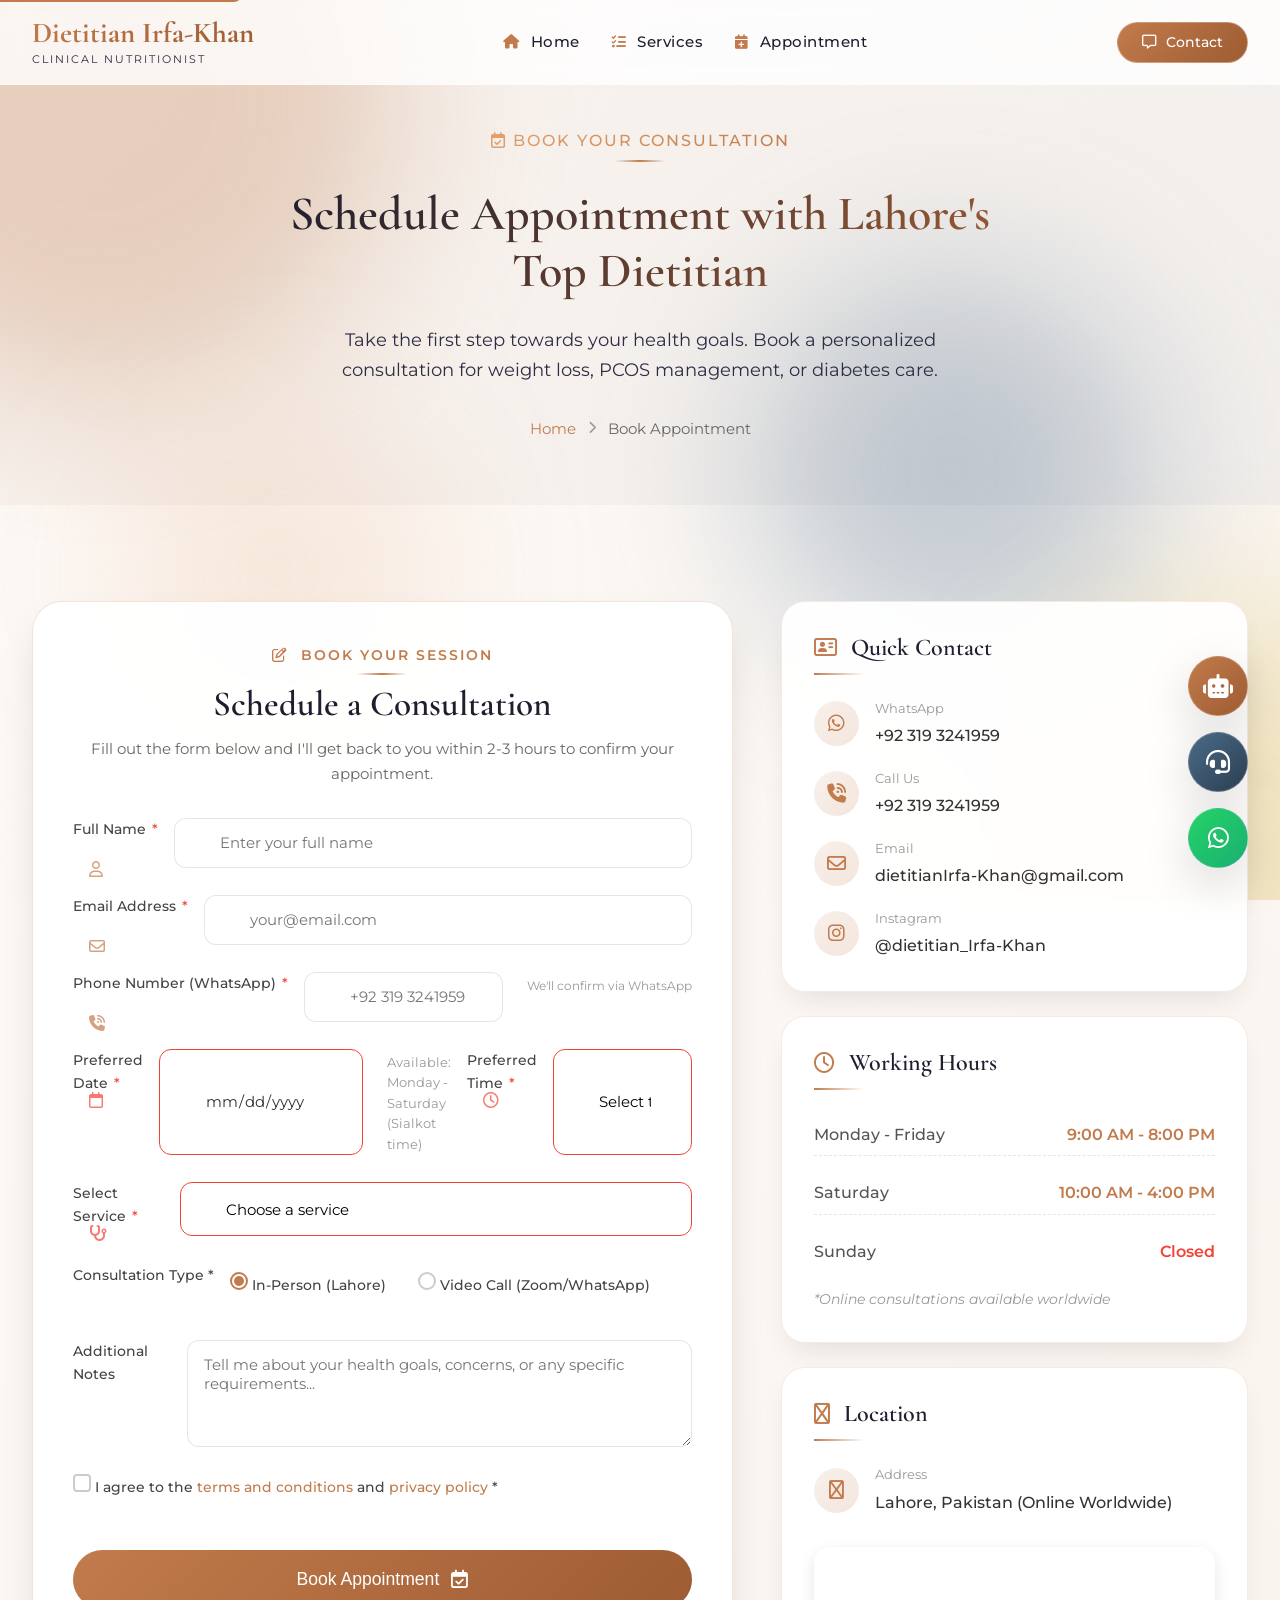
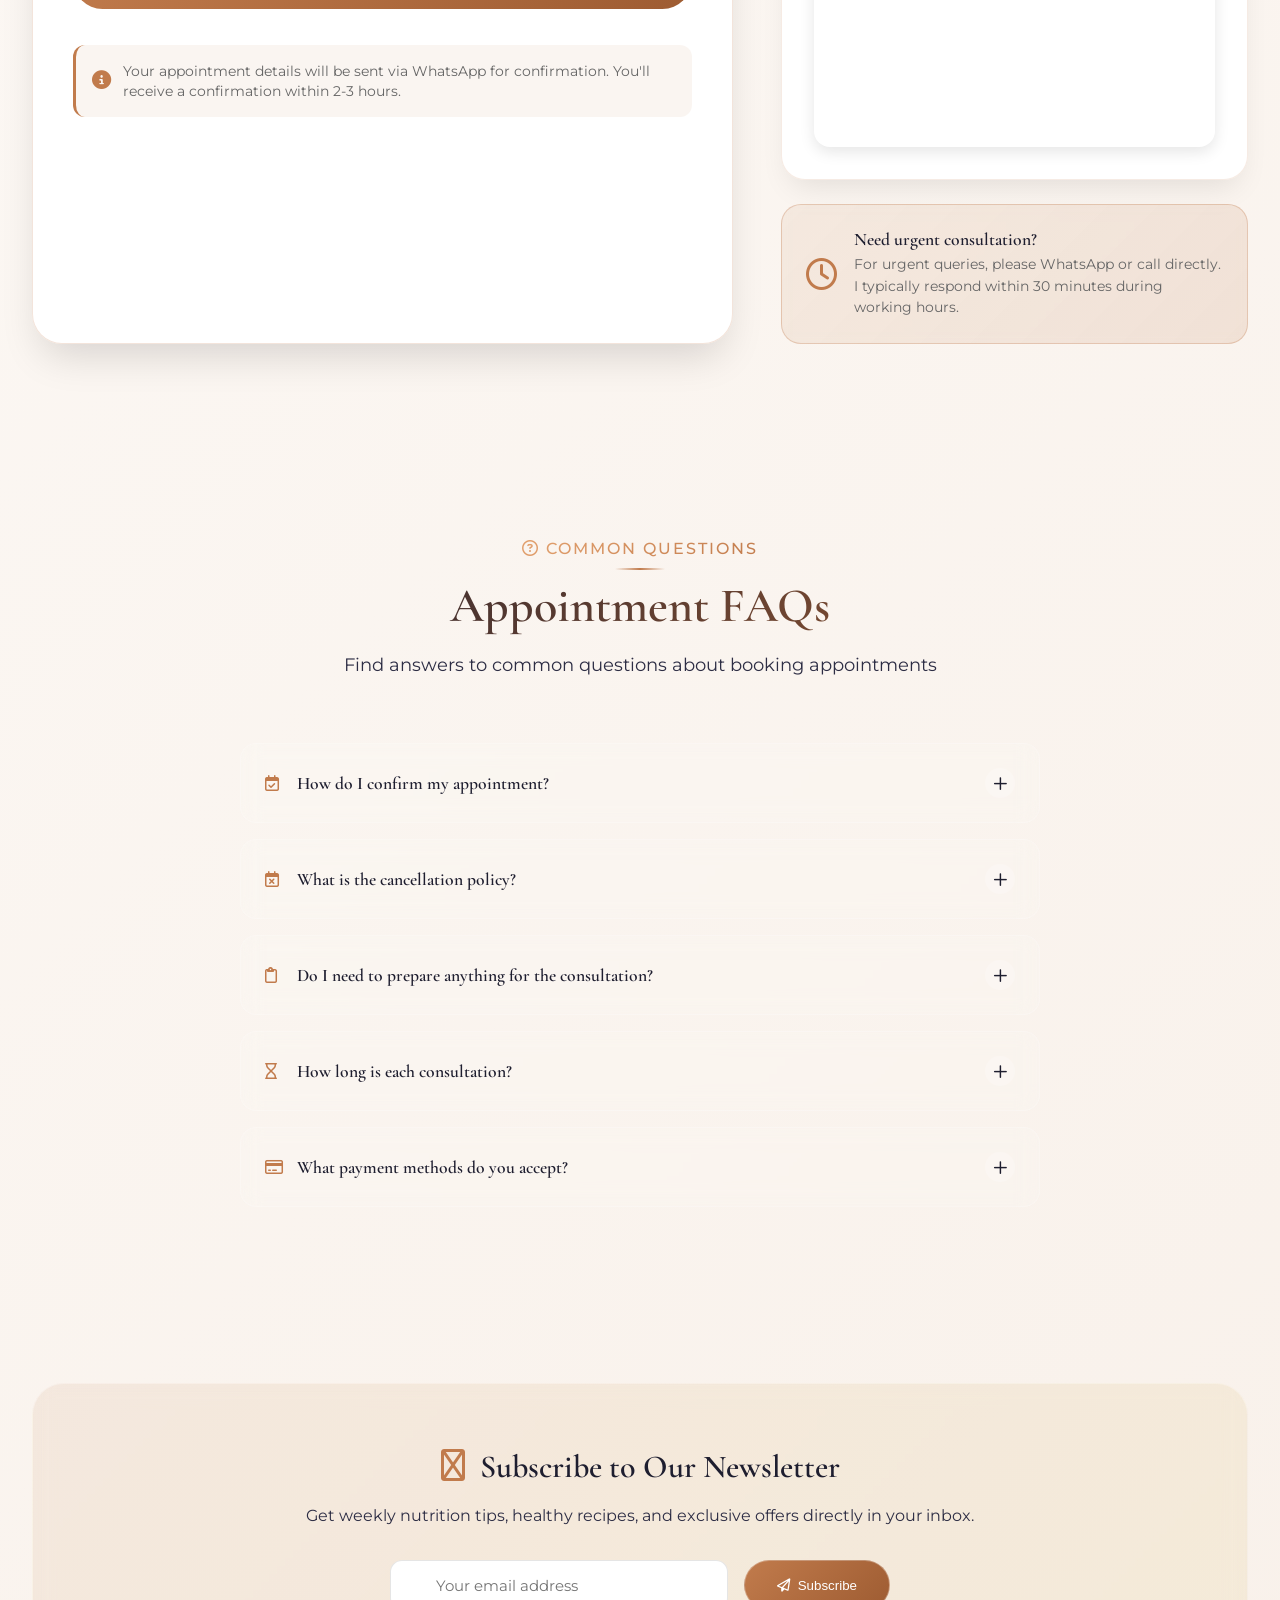
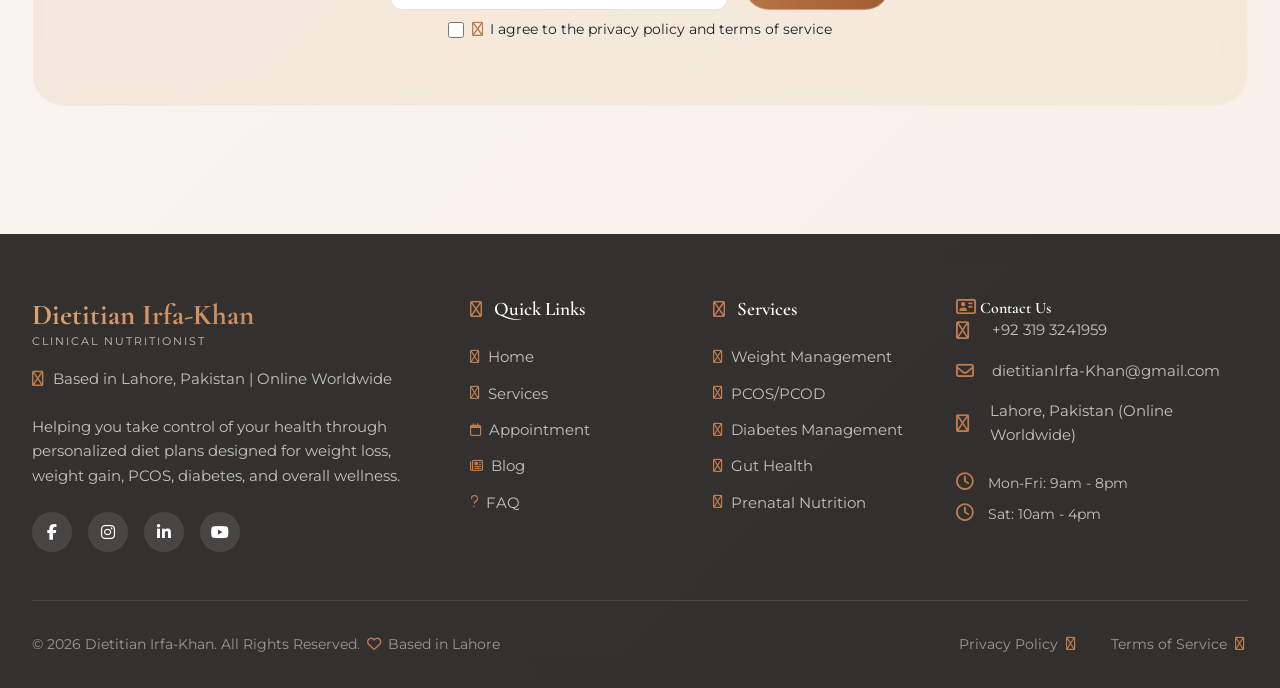
==== commit 6a8f0423: "Update appointment.html" ====
--- a/appointment.html
+++ b/appointment.html
@@ -4,36 +4,36 @@
     <meta charset="UTF-8">
     <meta name="viewport" content="width=device-width, initial-scale=1.0">
     
-    <!-- ********** PRIMARY META TAGS (Updated for Dietitian Sajal - Sialkot) ********** -->
-    <title>Book Appointment with Dietitian in Sialkot | Dietitian Sajal - Nutritionist Consultation</title>
-    <meta name="description" content="Book your appointment with Dietitian Sajal, leading dietitian in Sialkot. Online & in-person consultations for weight loss, PCOS, diabetes. Get personalized diet plans today!">
-    <meta name="keywords" content="book appointment dietitian Sialkot, nutritionist consultation Sialkot, dietitian appointment online, PCOS specialist appointment, weight loss consultation, diabetes dietitian Sialkot, Dietitian Sajal">
-    <meta name="author" content="Dietitian Sajal">
+    <!-- ********** PRIMARY META TAGS (Updated for Dietitian Irfa-Khan - Lahore) ********** -->
+    <title>Book Appointment with Dietitian in Lahore | Dietitian Irfa-Khan - Nutritionist Consultation</title>
+    <meta name="description" content="Book your appointment with Dietitian Irfa-Khan, leading dietitian in Lahore. Online & in-person consultations for weight loss, PCOS, diabetes. Get personalized diet plans today!">
+    <meta name="keywords" content="book appointment dietitian Lahore, nutritionist consultation Lahore, dietitian appointment online, PCOS specialist appointment, weight loss consultation, diabetes dietitian Lahore, Dietitian Irfa-Khan">
+    <meta name="author" content="Dietitian Irfa-Khan">
     <meta name="robots" content="index, follow">
-    <link rel="canonical" href="https://ahwm2n1.github.io/Dn-Maryam/appointment.html">
+    <link rel="canonical" href="https://ahwm2n1.github.io/Dn-Irfa-Khan/appointment.html">
     
     <!-- ********** FAVICON ********** -->
     <link rel="apple-touch-icon" sizes="180x180" href="/favicon/apple-touch-icon.png">
-    <link rel="icon" type="image/png" sizes="32x32" href="/favicon/favicon-32x32.png">
-    <link rel="icon" type="image/png" sizes="16x16" href="/favicon/favicon-16x16.png">
+    <link rel="icon" type="image/clinet-img.jpg" sizes="32x32" href="/favicon/favicon-32x32.png">
+    <link rel="icon" type="image/clinet-img.jpg" sizes="16x16" href="/favicon/favicon-16x16.png">
     <link rel="manifest" href="/site.webmanifest">
 
     <!-- ********** OPEN GRAPH TAGS (Facebook/LinkedIn) ********** -->
-    <meta property="og:title" content="Book Appointment with Best Dietitian in Sialkot | Dietitian Sajal">
-    <meta property="og:description" content="Schedule your consultation with Dietitian Sajal for personalized diet plans. Specialized in PCOS, weight loss & diabetes management. Book online now!">
-    <meta property="og:url" content="https://ahwm2n1.github.io/Dn-Maryam/appointment.html">
-    <meta property="og:site_name" content="Dietitian Sajal">
+    <meta property="og:title" content="Book Appointment with Best Dietitian in Lahore | Dietitian Irfa-Khan">
+    <meta property="og:description" content="Schedule your consultation with Dietitian Irfa-Khan for personalized diet plans. Specialized in PCOS, weight loss & diabetes management. Book online now!">
+    <meta property="og:url" content="https://ahwm2n1.github.io/Dn-Irfa-Khan/appointment.html">
+    <meta property="og:site_name" content="Dietitian Irfa-Khan">
     <meta property="og:type" content="website">
-    <meta property="og:image" content="https://ahwm2n1.github.io/Dn-Maryam/images/appointment-og-image.jpg">
+    <meta property="og:image" content="https://ahwm2n1.github.io/Dn-Irfa-Khan/images/appointment-og-image.jpg">
     <meta property="og:image:width" content="1200">
     <meta property="og:image:height" content="630">
     <meta property="og:locale" content="en_PK">
 
     <!-- ********** TWITTER CARD TAGS ********** -->
     <meta name="twitter:card" content="summary_large_image">
-    <meta name="twitter:title" content="Book Appointment with Dietitian in Sialkot | Dietitian Sajal">
-    <meta name="twitter:description" content="Expert nutritionist consultations in Sialkot. Book your appointment for personalized diet plans and wellness coaching.">
-    <meta name="twitter:image" content="https://ahwm2n1.github.io/Dn-Maryam/images/appointment-twitter-image.jpg">
+    <meta name="twitter:title" content="Book Appointment with Dietitian in Lahore | Dietitian Irfa-Khan">
+    <meta name="twitter:description" content="Expert nutritionist consultations in Lahore. Book your appointment for personalized diet plans and wellness coaching.">
+    <meta name="twitter:image" content="https://ahwm2n1.github.io/Dn-Irfa-Khan/images/appointment-twitter-image.jpg">
 
     <!-- Fonts & Icons (Font Awesome 6) -->
     <link rel="preconnect" href="https://fonts.googleapis.com">
@@ -70,7 +70,7 @@
             <i class="fa-solid fa-headset"></i>
             <span class="fab-tooltip">Quick Contact</span>
         </div>
-        <a href="https://wa.me/923263651982" class="fab whatsapp-fab" target="_blank">
+        <a href="https://wa.me/923193241959" class="fab whatsapp-fab" target="_blank">
             <i class="fa-brands fa-whatsapp"></i>
             <span class="fab-tooltip">WhatsApp</span>
             <span class="pulse-ring"></span>
@@ -93,7 +93,7 @@
             <div class="ai-chat-body" id="aiChatBody">
                 <div class="ai-message bot-message">
                     <div class="message-content">
-                        <p>👋 Hello! I'm Sajal's AI assistant. I can help you with nutrition questions, diet plans, or booking information. What would you like to know?</p>
+                        <p>👋 Hello! I'm Irfa-Khan's AI assistant. I can help you with nutrition questions, diet plans, or booking information. What would you like to know?</p>
                     </div>
                     <span class="message-time">Just now</span>
                 </div>
@@ -121,19 +121,19 @@
             <div class="quick-contact-body">
                 <p>Get in touch instantly through any of these channels:</p>
                 <div class="quick-contact-options">
-                    <a href="https://wa.me/923263651982" class="quick-option whatsapp-option" target="_blank">
+                    <a href="https://wa.me/923193241959" class="quick-option whatsapp-option" target="_blank">
                         <i class="fa-brands fa-whatsapp"></i>
                         <span>WhatsApp</span>
                     </a>
-                    <a href="tel:+923263651982" class="quick-option phone-option">
+                    <a href="tel:+923193241959" class="quick-option phone-option">
                         <i class="fa-solid fa-phone-volume"></i>
                         <span>Call Now</span>
                     </a>
-                    <a href="mailto:dietitiansajal@gmail.com" class="quick-option email-option">
+                    <a href="mailto:dietitianIrfa-Khan@gmail.com" class="quick-option email-option">
                         <i class="fa-regular fa-envelope"></i>
                         <span>Email</span>
                     </a>
-                    <a href="https://www.instagram.com/dietitian_sajal" class="quick-option instagram-option" target="_blank">
+                    <a href="https://www.instagram.com/dietitian_Irfa-Khan" class="quick-option instagram-option" target="_blank">
                         <i class="fa-brands fa-instagram"></i>
                         <span>Instagram DM</span>
                     </a>
@@ -147,7 +147,7 @@
         <div class="nav-container">
             <div class="logo" data-aos="fade-right" data-aos-duration="1000">
                 <a href="index.html">
-                    <span class="logo-text">Dietitian Sajal</span>
+                    <span class="logo-text">Dietitian Irfa-Khan</span>
                     <span class="logo-sub">Clinical Nutritionist</span>
                 </a>
             </div>
@@ -176,7 +176,7 @@
         <div class="container">
             <div class="page-header-content" data-aos="fade-up">
                 <span class="section-subtitle"><i class="fa-regular fa-calendar-check"></i> Book Your Consultation</span>
-                <h1>Schedule Appointment with Sialkot's Top Dietitian</h1>
+                <h1>Schedule Appointment with Lahore's Top Dietitian</h1>
                 <p class="header-description">Take the first step towards your health goals. Book a personalized consultation for weight loss, PCOS management, or diabetes care.</p>
                 <div class="breadcrumb">
                     <a href="index.html">Home</a>
@@ -222,7 +222,7 @@
                         <div class="form-row">
                             <div class="form-group">
                                 <label for="phone">Phone Number (WhatsApp) <span class="required-star">*</span></label>
-                                <input type="tel" id="phone" name="phone" placeholder="+92 326 3651982" required 
+                                <input type="tel" id="phone" name="phone" placeholder="+92 319 3241959" required 
                                        aria-required="true" autocomplete="tel">
                                 <i class="fa-solid fa-phone-volume input-icon" aria-hidden="true"></i>
                                 <small class="input-hint">We'll confirm via WhatsApp</small>
@@ -281,7 +281,7 @@
                                     <label class="radio-label">
                                         <input type="radio" name="consultationType" value="in-person" checked>
                                         <span class="radio-custom"></span>
-                                        In-Person (Sialkot)
+                                        In-Person (Lahore)
                                     </label>
                                     <label class="radio-label">
                                         <input type="radio" name="consultationType" value="video">
@@ -326,7 +326,7 @@
                     </form>
                 </div>
                 
-                <!-- Right Column - Contact Info & Details (Updated for Sajal/Sialkot) -->
+                <!-- Right Column - Contact Info & Details (Updated for Irfa-Khan/Lahore) -->
                 <div class="appointment-info" data-aos="fade-left" data-aos-duration="1000">
                     <!-- Quick Contact Card -->
                     <div class="info-card">
@@ -338,7 +338,7 @@
                                 </div>
                                 <div class="info-content">
                                     <span class="info-label">WhatsApp</span>
-                                    <a href="https://wa.me/923263651982" class="info-value">+92 326 3651982</a>
+                                    <a href="https://wa.me/923193241959" class="info-value">+92 319 3241959</a>
                                 </div>
                             </div>
                             
@@ -348,7 +348,7 @@
                                 </div>
                                 <div class="info-content">
                                     <span class="info-label">Call Us</span>
-                                    <a href="tel:+923263651982" class="info-value">+92 326 3651982</a>
+                                    <a href="tel:+923193241959" class="info-value">+92 319 3241959</a>
                                 </div>
                             </div>
                             
@@ -358,7 +358,7 @@
                                 </div>
                                 <div class="info-content">
                                     <span class="info-label">Email</span>
-                                    <a href="mailto:dietitiansajal@gmail.com" class="info-value">dietitiansajal@gmail.com</a>
+                                    <a href="mailto:dietitianIrfa-Khan@gmail.com" class="info-value">dietitianIrfa-Khan@gmail.com</a>
                                 </div>
                             </div>
                             
@@ -368,7 +368,7 @@
                                 </div>
                                 <div class="info-content">
                                     <span class="info-label">Instagram</span>
-                                    <a href="https://www.instagram.com/dietitian_sajal" class="info-value" target="_blank">@dietitian_sajal</a>
+                                    <a href="https://www.instagram.com/dietitian_Irfa-Khan" class="info-value" target="_blank">@dietitian_Irfa-Khan</a>
                                 </div>
                             </div>
                         </div>
@@ -394,7 +394,7 @@
                         <p class="hours-note">*Online consultations available worldwide</p>
                     </div>
                     
-                    <!-- Location Card (Updated to Sialkot) -->
+                    <!-- Location Card (Updated to Lahore) -->
                     <div class="info-card">
                         <h3><i class="fa-regular fa-location-dot"></i> Location</h3>
                         <div class="location-info">
@@ -404,20 +404,20 @@
                                 </div>
                                 <div class="info-content">
                                     <span class="info-label">Address</span>
-                                    <span class="info-value">Sialkot, Pakistan (Online Worldwide)</span>
+                                    <span class="info-value">Lahore, Pakistan (Online Worldwide)</span>
                                 </div>
                             </div>
                             
-                            <!-- Google Map for Sialkot -->
+                            <!-- Google Map for Lahore -->
                             <div class="map-placeholder">
                                 <iframe 
-                                    src="https://www.google.com/maps/embed?pb=!1m18!1m12!1m3!1d217811.93874298033!2d74.1942511150968!3d31.483196906260815!2m3!1f0!2f0!3f0!3m2!1i1024!2i768!4f13.1!3m3!1m2!1s0x3918f3a9d8b9c9e5%3A0x9e8b3b5c7d8e9f0!2sSialkot%2C%20Punjab%2C%20Pakistan!5e0!3m2!1sen!2s!4v1709736000000!5m2!1sen!2s" 
+                                    src="https://www.google.com/maps/embed?pb=!1m18!1m12!1m3!1d217811.93874298033!2d74.1942511150968!3d31.483196906260815!2m3!1f0!2f0!3f0!3m2!1i1024!2i768!4f13.1!3m3!1m2!1s0x3918f3a9d8b9c9e5%3A0x9e8b3b5c7d8e9f0!2sLahore%2C%20Punjab%2C%20Pakistan!5e0!3m2!1sen!2s!4v1709736000000!5m2!1sen!2s" 
                                     width="100%" 
                                     height="200" 
                                     style="border:0; border-radius: 12px;" 
                                     allowfullscreen="" 
                                     loading="lazy"
-                                    title="Map showing Sialkot, Pakistan">
+                                    title="Map showing Lahore, Pakistan">
                                 </iframe>
                             </div>
                         </div>
@@ -526,20 +526,20 @@
         </div>
     </section>
 
-    <!-- ====================== FOOTER (Updated with Sialkot, Sajal) ====================== -->
+    <!-- ====================== FOOTER (Updated with Lahore, Irfa-Khan) ====================== -->
     <footer class="footer" id="footer">
         <div class="container">
             <div class="footer-grid">
                 <div class="footer-info" data-aos="fade-right">
                     <div class="footer-logo">
-                        <span class="logo-text">Dietitian Sajal</span>
+                        <span class="logo-text">Dietitian Irfa-Khan</span>
                         <span class="logo-sub">Clinical Nutritionist</span>
                     </div>
-                    <p><i class="fa-regular fa-location-dot"></i> Based in Sialkot, Pakistan | Online Worldwide</p>
+                    <p><i class="fa-regular fa-location-dot"></i> Based in Lahore, Pakistan | Online Worldwide</p>
                     <p>Helping you take control of your health through personalized diet plans designed for weight loss, weight gain, PCOS, diabetes, and overall wellness.</p>
                     <div class="social-links">
                         <a href="#" class="social-link"><i class="fa-brands fa-facebook-f"></i></a>
-                        <a href="https://www.instagram.com/dietitian_sajal" class="social-link" target="_blank"><i class="fa-brands fa-instagram"></i></a>
+                        <a href="https://www.instagram.com/dietitian_Irfa-Khan" class="social-link" target="_blank"><i class="fa-brands fa-instagram"></i></a>
                         <a href="#" class="social-link"><i class="fa-brands fa-linkedin-in"></i></a>
                         <a href="#" class="social-link"><i class="fa-brands fa-youtube"></i></a>
                     </div>
@@ -570,9 +570,9 @@
                 <div class="footer-contact" data-aos="fade-left">
                     <h4><i class="fa-regular fa-address-card"></i> Contact Us</h4>
                     <ul>
-                        <li><i class="fa-regular fa-phone"></i> <a href="tel:+923263651982">+92 326 3651982</a></li>
-                        <li><i class="fa-regular fa-envelope"></i> <a href="mailto:dietitiansajal@gmail.com">dietitiansajal@gmail.com</a></li>
-                        <li><i class="fa-regular fa-location-dot"></i> <span>Sialkot, Pakistan (Online Worldwide)</span></li>
+                        <li><i class="fa-regular fa-phone"></i> <a href="tel:+923193241959">+92 319 3241959</a></li>
+                        <li><i class="fa-regular fa-envelope"></i> <a href="mailto:dietitianIrfa-Khan@gmail.com">dietitianIrfa-Khan@gmail.com</a></li>
+                        <li><i class="fa-regular fa-location-dot"></i> <span>Lahore, Pakistan (Online Worldwide)</span></li>
                     </ul>
                     <div class="footer-hours">
                         <p><i class="fa-regular fa-clock"></i> Mon-Fri: 9am - 8pm</p>
@@ -582,7 +582,7 @@
             </div>
             
             <div class="footer-bottom">
-                <p>&copy; 2026 Dietitian Sajal. All Rights Reserved. <i class="fa-regular fa-heart"></i> Based in Sialkot</p>
+                <p>&copy; 2026 Dietitian Irfa-Khan. All Rights Reserved. <i class="fa-regular fa-heart"></i> Based in Lahore</p>
                 <div class="footer-bottom-links">
                     <a href="#">Privacy Policy <i class="fa-regular fa-shield"></i></a>
                     <a href="#">Terms of Service <i class="fa-regular fa-file-signature"></i></a>
--- a/css/style.css
+++ b/css/style.css
@@ -1090,8 +1090,7 @@
     display: block;
     line-height: 1.2;
 }
-
-/* ====================== CERTIFICATES SECTION ====================== */
+/* ====================== CERTIFICATES SECTION WITH IMAGES ====================== */
 .certificates {
     padding: 6rem 0;
 }
@@ -1100,67 +1099,143 @@
     display: grid;
     grid-template-columns: repeat(4, 1fr);
     gap: 2rem;
+    margin-top: 3rem;
 }
 
 .certificate-card {
     background: rgba(255, 255, 255, 0.1);
     backdrop-filter: blur(10px);
-    padding: 2rem;
-    border-radius: var(--radius-lg);
+    border-radius: 16px;
     border: 1px solid rgba(255, 255, 255, 0.2);
-    transition: var(--transition-normal);
-    text-align: center;
+    overflow: hidden;
+    transition: all 0.3s ease;
     position: relative;
+    height: 100%;
+    display: flex;
+    flex-direction: column;
+}
+
+.certificate-card:hover {
+    transform: translateY(-10px);
+    border-color: var(--primary);
+    box-shadow: 0 20px 40px rgba(193, 123, 76, 0.15);
+}
+
+/* Certificate Image */
+.certificate-img-wrapper {
+    position: relative;
+    width: 100%;
+    height: 200px;
     overflow: hidden;
 }
 
-.certificate-card::before {
-    content: '';
+.certificate-img {
+    width: 100%;
+    height: 100%;
+    object-fit: cover;
+    transition: transform 0.5s ease;
+}
+
+.certificate-card:hover .certificate-img {
+    transform: scale(1.1);
+}
+
+/* Overlay on Image */
+.certificate-overlay {
     position: absolute;
     top: 0;
     left: 0;
     width: 100%;
     height: 100%;
-    background: linear-gradient(135deg, transparent, rgba(255, 255, 255, 0.2), transparent);
-    transform: translateX(-100%);
-    transition: var(--transition-slow);
-}
-
-.certificate-card:hover::before {
-    transform: translateX(100%);
-}
-
-.certificate-card:hover {
-    transform: translateY(-10px);
-    box-shadow: var(--shadow-hover);
-    border-color: var(--primary);
-}
-
-.card-icon {
-    width: 70px;
-    height: 70px;
-    border-radius: var(--radius-full);
-    background: linear-gradient(135deg, var(--primary-light), var(--primary));
+    background: rgba(0, 0, 0, 0.5);
+    backdrop-filter: blur(3px);
     display: flex;
     align-items: center;
     justify-content: center;
-    margin: 0 auto 1.5rem;
-}
-
-.card-icon i {
-    font-size: 2rem;
+    opacity: 0;
+    transition: opacity 0.3s ease;
+}
+
+.certificate-overlay i {
+    font-size: 2.5rem;
     color: white;
-}
-
-.certificate-card h3 {
-    font-size: 1.3rem;
-    margin-bottom: 1rem;
-}
-
-.certificate-card p {
+    background: var(--primary);
+    width: 60px;
+    height: 60px;
+    border-radius: 50%;
+    display: flex;
+    align-items: center;
+    justify-content: center;
+    box-shadow: 0 10px 20px rgba(0,0,0,0.3);
+}
+
+.certificate-card:hover .certificate-overlay {
+    opacity: 1;
+}
+
+/* Certificate Content */
+.certificate-content {
+    padding: 2rem 1.5rem 1.5rem;
+    text-align: center;
+    position: relative;
+}
+
+/* Icon that overlaps image and content */
+.certificate-icon {
+    width: 60px;
+    height: 60px;
+    background: linear-gradient(135deg, var(--primary), var(--primary-dark));
+    border-radius: 50%;
+    display: flex;
+    align-items: center;
+    justify-content: center;
+    position: absolute;
+    top: -30px;
+    left: 50%;
+    transform: translateX(-50%);
+    border: 3px solid white;
+    box-shadow: 0 5px 15px rgba(0,0,0,0.2);
+    z-index: 2;
+}
+
+.certificate-icon i {
+    font-size: 1.5rem;
+    color: white;
+}
+
+.certificate-content h3 {
+    font-size: 1.2rem;
+    margin-bottom: 0.5rem;
+    color: var(--dark);
+    font-family: 'Cormorant Garamond', serif;
+    font-weight: 600;
+}
+
+.certificate-content p {
+    font-size: 0.9rem;
     color: var(--dark-light);
-    font-size: 0.9rem;
-    line-height: 1.6;
+    line-height: 1.5;
+    margin-bottom: 0;
+}
+
+/* Responsive Design */
+@media (max-width: 1200px) {
+    .certificates-grid {
+        grid-template-columns: repeat(2, 1fr);
+    }
+}
+
+@media (max-width: 768px) {
+    .certificates-grid {
+        grid-template-columns: 1fr;
+        max-width: 400px;
+        margin-left: auto;
+        margin-right: auto;
+    }
+    
+    .certificate-img-wrapper {
+        height: 180px;
+    }
 }
 
 /* ====================== BLOG SECTION ====================== */
@@ -1900,4 +1975,4 @@
 [data-aos="flip-up"].aos-animate {
     opacity: 1;
     transform: perspective(400px) rotateX(0);
-}+}
